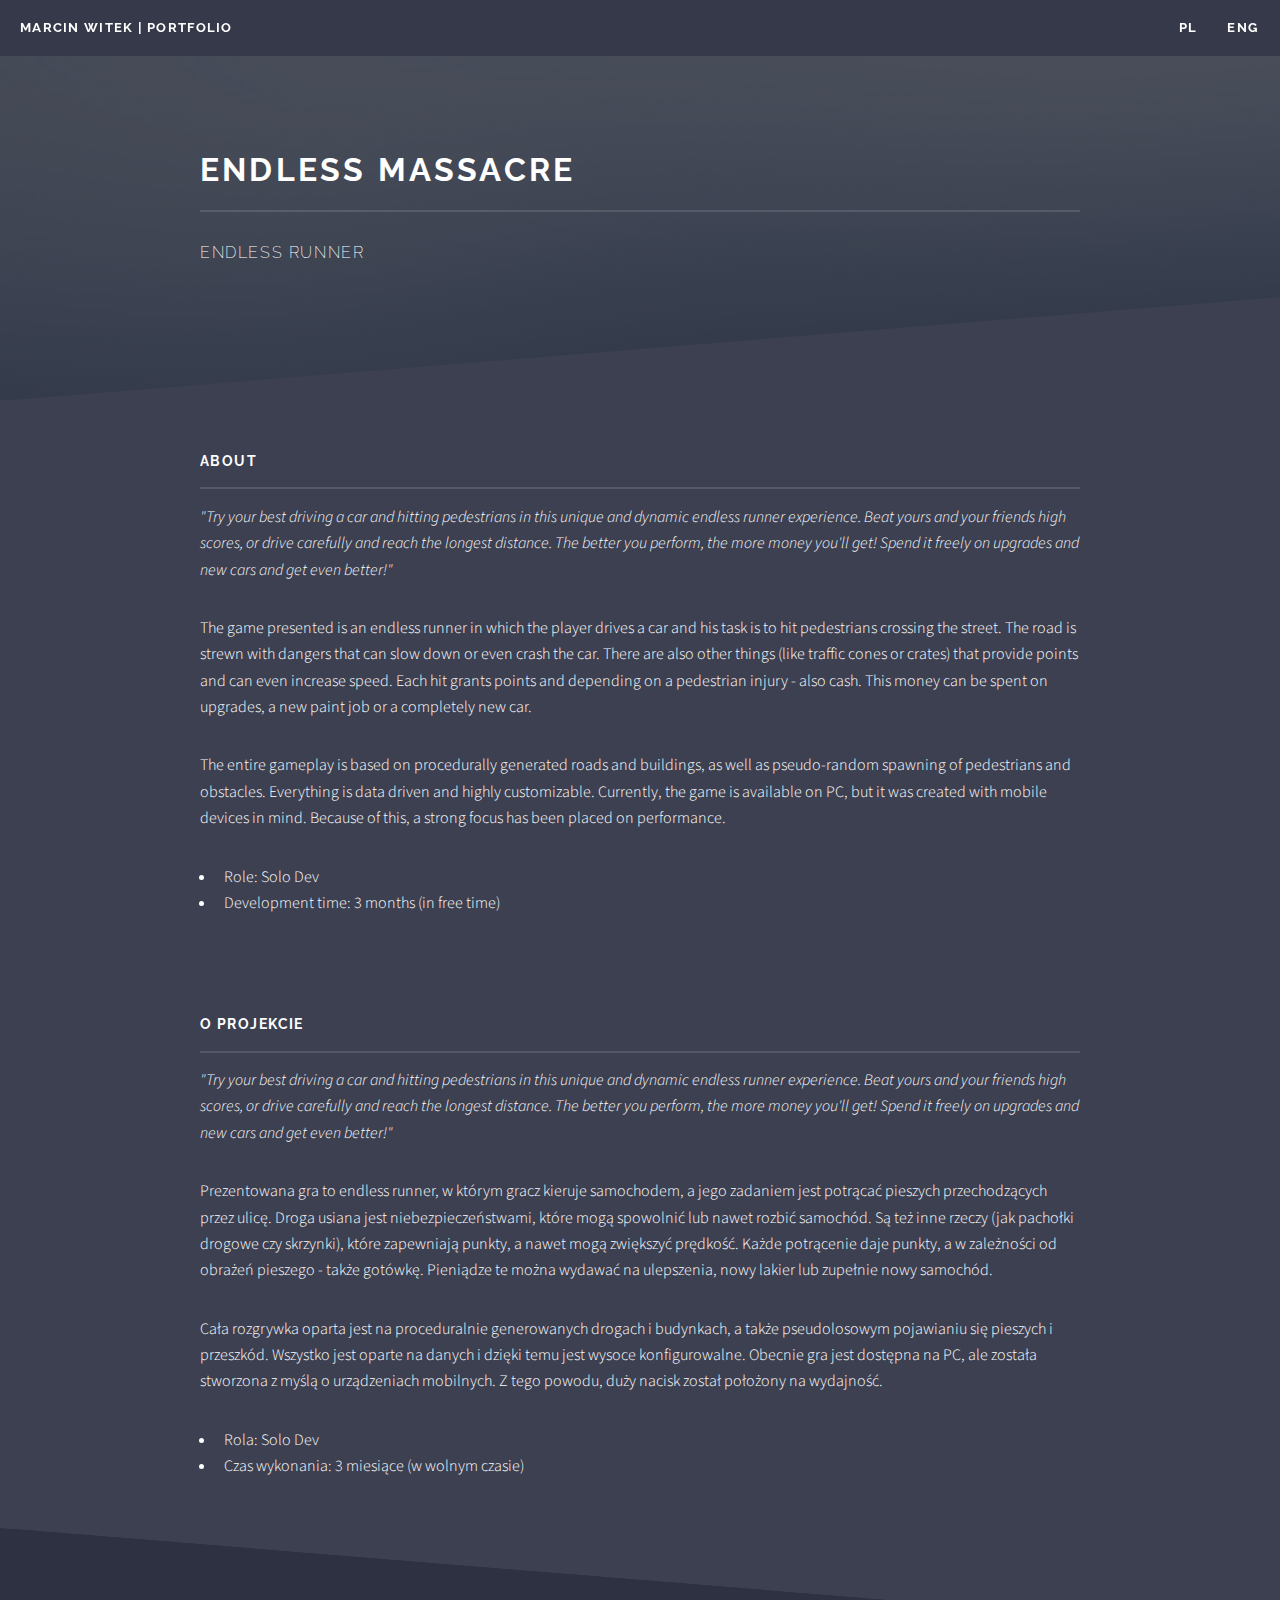
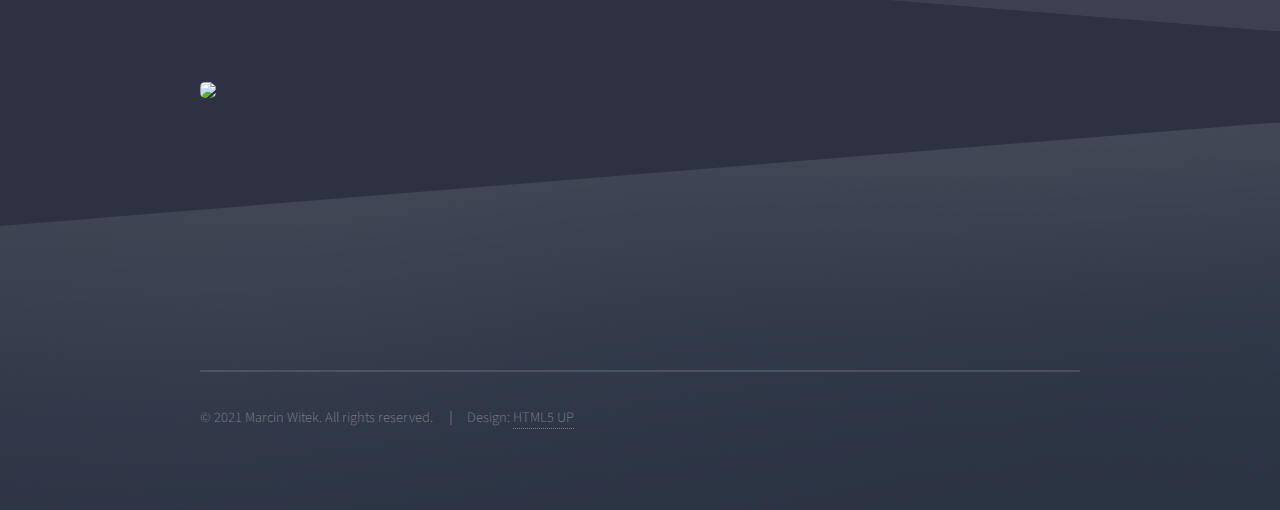
==== endless-massacre.html @ f5408824 "small fix" ====
<!DOCTYPE HTML>
<!--
	Solid State by HTML5 UP
	html5up.net | @ajlkn
	Free for personal and commercial use under the CCA 3.0 license (html5up.net/license)
-->
<html>
<head>
    <title>Marcin Witek | Endless Massacre</title>
    <meta charset="utf-8"/>
    <meta name="viewport" content="width=device-width, initial-scale=1, user-scalable=no"/>
    <link rel="stylesheet" href="assets/css/main.css"/>
    <link rel="stylesheet" type="text/css" href="assets/css/grid-gallery.css"/>
    <noscript>
        <link rel="stylesheet" href="assets/css/noscript.css"/>
    </noscript>
</head>
<body class="is-preload endless-bg">

<!-- Page Wrapper -->
<div id="page-wrapper">

    <!-- Header -->
    <header id="header">
        <h1><a href="index.html">Marcin Witek | Portfolio</a></h1>
        <nav>
            <a class="menu" href="#lang" lang="pl">PL</a>
            <a class="menu" href="#lang" lang="en">ENG</a>
        </nav>
    </header>

    <!-- Wrapper -->
    <section id="wrapper">
        <header class="long endless-bg">
            <div class="inner">
                <h2>Endless Massacre</h2>
                <p>Endless runner</p>
            </div>
        </header>

        <!-- Content -->
        <div class="wrapper style3">
            <div class="inner justify" lang="en">

                <h3 class="major">About</h3>
                <p><em>"Try your best driving a car and hitting pedestrians in this unique and dynamic endless runner
                    experience. Beat yours and your friends high scores, or drive carefully and reach the longest
                    distance. The better you perform, the more money you'll get! Spend it freely on upgrades and new
                    cars and get even better!"</em></p>

                <p>The game presented is an endless runner in which the player drives a car and his task is to hit
                    pedestrians crossing the street. The road is strewn with dangers that can slow down or even crash
                    the car. There are also other things (like traffic cones or crates) that provide points and can even
                    increase speed. Each hit grants points and depending on a pedestrian injury - also cash. This money
                    can be spent on upgrades, a new paint job or a completely new car.</p>

                <p>The entire gameplay is based on procedurally generated roads and buildings, as well as pseudo-random
                    spawning of pedestrians and obstacles. Everything is data driven and highly customizable. Currently,
                    the game is available on PC, but it was created with mobile devices in mind. Because of this, a
                    strong focus has been placed on performance.</p>

                <ul>
                    <li>Role: Solo Dev</li>
                    <li>Development time: 3 months (in free time)</li>
<!--                    <li>Download: <a href="https://gamedevwilly.itch.io/endless-massacre"-->
<!--                                     target="_blank">Itch.io</a></li>-->
<!--                    <li>Code: <a href="https://github.com" target="_blank">Github</a></li>-->
                </ul>
            </div>
            <div class="inner justify" lang="pl">

                <h3 class="major">O projekcie</h3>
                <p><em>"Try your best driving a car and hitting pedestrians in this unique and dynamic endless runner
                    experience. Beat yours and your friends high scores, or drive carefully and reach the longest
                    distance. The better you perform, the more money you'll get! Spend it freely on upgrades and new
                    cars and get even better!"</em></p>

                <p>Prezentowana gra to endless runner, w którym gracz kieruje samochodem, a jego zadaniem jest potrącać
                    pieszych przechodzących przez ulicę. Droga usiana jest niebezpieczeństwami, które mogą spowolnić lub
                    nawet rozbić samochód. Są też inne rzeczy (jak pachołki drogowe czy skrzynki), które zapewniają
                    punkty, a nawet mogą zwiększyć prędkość. Każde potrącenie daje punkty, a w zależności od obrażeń
                    pieszego - także gotówkę. Pieniądze te można wydawać na ulepszenia, nowy lakier lub zupełnie nowy
                    samochód.</p>

                <p>Cała rozgrywka oparta jest na proceduralnie generowanych drogach i budynkach, a także pseudolosowym
                    pojawianiu się pieszych i przeszkód. Wszystko jest oparte na danych i dzięki temu jest wysoce
                    konfigurowalne. Obecnie gra jest dostępna na PC, ale została stworzona z myślą o urządzeniach
                    mobilnych. Z tego powodu, duży nacisk został położony na wydajność.</p>

                <ul>
                    <li>Rola: Solo Dev</li>
                    <li>Czas wykonania: 3 miesiące (w wolnym czasie)</li>
<!--                    <li>Pobierz: <a href="https://gamedevwilly.itch.io/endless-massacre"-->
<!--                                     target="_blank">Itch.io</a></li>-->
<!--                    <li>Kod: <a href="https://github.com" target="_blank">Github</a></li>-->
                </ul>
            </div>
        </div>

    </section>

    <section class="wrapper alt">
        <div class="inner">
            <div class="gg-container">
                <div class="gg-box image" id="square-dark">
                    <img src="images/endless/endless-promo.jpg">
                </div>
            </div>
        </div>
    </section>

    <!-- Footer -->
    <section id="footer" class="endless-bg">
        <div class="inner">
            <ul class="copyright">
                <li>&copy; 2021 Marcin Witek. All rights reserved.</li>
                <li>Design: <a href="http://html5up.net">HTML5 UP</a></li>
            </ul>
        </div>
    </section>

</div>

<!-- Scripts -->
<script src="assets/js/jquery.min.js"></script>
<script src="assets/js/jquery.scrollex.min.js"></script>
<script src="assets/js/browser.min.js"></script>
<script src="assets/js/breakpoints.min.js"></script>
<script src="assets/js/util.js"></script>
<script src="assets/js/main.js"></script>
<script type="text/javascript" src="assets/js/grid-gallery.js"></script>

<script>
    gridGallery({
        selector: "#square-dark",
        darkMode: true,
        layout: "square",
        gapLength: 10,
        rowHeight: 180,
        columnWidth: 200
    });
</script>

</body>
</html>
---- assets/css/main.css ----
@import url(fontawesome-all.min.css);
@import url("https://fonts.googleapis.com/css?family=Raleway:200,700|Source+Sans+Pro:300,600,300italic,600italic");

/*
	Solid State by HTML5 UP
	html5up.net | @ajlkn
	Free for personal and commercial use under the CCA 3.0 license (html5up.net/license)
*/

html, body, div, span, applet, object,
iframe, h1, h2, h3, h4, h5, h6, p, blockquote,
pre, a, abbr, acronym, address, big, cite,
code, del, dfn, em, img, ins, kbd, q, s, samp,
small, strike, strong, sub, sup, tt, var, b,
u, i, center, dl, dt, dd, ol, ul, li, fieldset,
form, label, legend, table, caption, tbody,
tfoot, thead, tr, th, td, article, aside,
canvas, details, embed, figure, figcaption,
footer, header, hgroup, menu, nav, output, ruby,
section, summary, time, mark, audio, video {
	margin: 0;
	padding: 0;
	border: 0;
	font-size: 100%;
	font: inherit;
	vertical-align: baseline;}

article, aside, details, figcaption, figure,
footer, header, hgroup, menu, nav, section {
	display: block;}

body {
	line-height: 1;
}

ol, ul {
	list-style: none;
}

blockquote, q {
	quotes: none;
}

	blockquote:before, blockquote:after, q:before, q:after {
		content: '';
		content: none;
	}

table {
	border-collapse: collapse;
	border-spacing: 0;
}

body {
	-webkit-text-size-adjust: none;
}

mark {
	background-color: transparent;
	color: inherit;
}

input::-moz-focus-inner {
	border: 0;
	padding: 0;
}

input, select, textarea {
	-moz-appearance: none;
	-webkit-appearance: none;
	-ms-appearance: none;
	appearance: none;
}

/* Basic */

	@-ms-viewport {
		width: device-width;
	}

	body {
		-ms-overflow-style: scrollbar;
	}

	@media screen and (max-width: 480px) {

		html, body {
			min-width: 320px;
		}

	}

	html {
		box-sizing: border-box;
	}

	*, *:before, *:after {
		box-sizing: inherit;
	}

	body {
		background-color: #2e3141;
		background-image: linear-gradient(to top, rgba(46, 49, 65, 0.8), rgba(46, 49, 65, 0.8)), url("../../images/bg.jpg");
		background-size: auto, cover;
		background-attachment: fixed, fixed;
		background-position: center, center;
	}

		body.is-preload *, body.is-preload *:before, body.is-preload *:after {
			-moz-animation: none !important;
			-webkit-animation: none !important;
			-ms-animation: none !important;
			animation: none !important;
			-moz-transition: none !important;
			-webkit-transition: none !important;
			-ms-transition: none !important;
			transition: none !important;
		}

/* Type */

	body, input, select, textarea {
		color: #ffffff;
		font-family: "Source Sans Pro", Helvetica, sans-serif;
		font-size: 16.5pt;
		font-weight: 300;
		line-height: 1.65;
	}

		@media screen and (max-width: 1680px) {

			body, input, select, textarea {
				font-size: 13pt;
			}

		}

		@media screen and (max-width: 1280px) {

			body, input, select, textarea {
				font-size: 12pt;
			}

		}

		@media screen and (max-width: 980px) {

			body, input, select, textarea {
				font-size: 12pt;
			}

		}

		@media screen and (max-width: 736px) {

			body, input, select, textarea {
				font-size: 12pt;
			}

		}

		@media screen and (max-width: 480px) {

			body, input, select, textarea {
				font-size: 12pt;
			}

		}

	a {
		-moz-transition: color 0.2s ease-in-out, border-bottom-color 0.2s ease-in-out;
		-webkit-transition: color 0.2s ease-in-out, border-bottom-color 0.2s ease-in-out;
		-ms-transition: color 0.2s ease-in-out, border-bottom-color 0.2s ease-in-out;
		transition: color 0.2s ease-in-out, border-bottom-color 0.2s ease-in-out;
		border-bottom: dotted 1px rgba(255, 255, 255, 0.35);
		color: #ffffff;
		text-decoration: none;
	}

		a:hover {
			border-bottom-color: transparent;
			color: #ffffff !important;
		}

		a.special:not(.button) {
			text-decoration: none;
			border-bottom: 0;
			display: block;
			font-family: Raleway, Helvetica, sans-serif;
			font-size: 0.8em;
			font-weight: 700;
			letter-spacing: 0.1em;
			margin: 0 0 2em 0;
			text-transform: uppercase;
		}

			a.special:not(.button):before {
				-moz-osx-font-smoothing: grayscale;
				-webkit-font-smoothing: antialiased;
				display: inline-block;
				font-style: normal;
				font-variant: normal;
				text-rendering: auto;
				line-height: 1;
				text-transform: none !important;
				font-family: 'Font Awesome 5 Free';
				font-weight: 900;
			}

			a.special:not(.button):before {
				-moz-transition: background-color 0.2s ease-in-out;
				-webkit-transition: background-color 0.2s ease-in-out;
				-ms-transition: background-color 0.2s ease-in-out;
				transition: background-color 0.2s ease-in-out;
				border-radius: 100%;
				border: solid 2px rgba(255, 255, 255, 0.125);
				content: '\f105';
				display: inline-block;
				font-size: 1.25em;
				height: 2em;
				line-height: 1.75em;
				margin-right: 0.85em;
				text-align: center;
				text-indent: 0.15em;
				vertical-align: middle;
				width: 2em;
			}

			a.special:not(.button):hover:before {
				background-color: rgba(255, 255, 255, 0.025);
			}

			a.special:not(.button):active:before {
				background-color: rgba(255, 255, 255, 0.075);
			}

	strong, b {
		color: #ffffff;
		font-weight: 600;
	}

	em, i {
		font-style: italic;
	}

	p {
		margin: 0 0 2em 0;
	}

	h1, h2, h3, h4, h5, h6 {
		color: #ffffff;
		font-family: Raleway, Helvetica, sans-serif;
		font-weight: 700;
		letter-spacing: 0.1em;
		margin: 0 0 1em 0;
		text-transform: uppercase;
	}

		h1 a, h2 a, h3 a, h4 a, h5 a, h6 a {
			color: inherit;
			text-decoration: none;
			border-bottom: 0;
		}

		h1 span, h2 span, h3 span, h4 span, h5 span, h6 span {
			font-weight: 200;
		}

		h1.major, h2.major, h3.major, h4.major, h5.major, h6.major {
			padding-bottom: 1em;
			border-bottom: solid 2px rgba(255, 255, 255, 0.125);
		}

	h2 {
		font-size: 1.2em;
	}

	h3 {
		font-size: 0.9em;
	}

	h4 {
		font-size: 0.7em;
	}

	h5 {
		font-size: 0.7em;
	}

	h6 {
		font-size: 0.7em;
	}

	@media screen and (max-width: 736px) {

		h2 {
			font-size: 1em;
		}

		h3 {
			font-size: 0.8em;
		}

	}

	sub {
		font-size: 0.8em;
		position: relative;
		top: 0.5em;
	}

	sup {
		font-size: 0.8em;
		position: relative;
		top: -0.5em;
	}

	blockquote {
		border-left: solid 4px rgba(255, 255, 255, 0.125);
		font-style: italic;
		margin: 0 0 2em 0;
		padding: 0.5em 0 0.5em 2em;
	}

	code {
		background: rgba(255, 255, 255, 0.025);
		border-radius: 5px;
		border: solid 2px rgba(255, 255, 255, 0.125);
		font-family: "Courier New", monospace;
		font-size: 0.9em;
		margin: 0 0.25em;
		padding: 0.25em 0.65em;
	}

	pre {
		-webkit-overflow-scrolling: touch;
		font-family: "Courier New", monospace;
		font-size: 0.9em;
		margin: 0 0 2em 0;
	}

		pre code {
			display: block;
			line-height: 1.75em;
			padding: 1em 1.5em;
			overflow-x: auto;
		}

	hr {
		border: 0;
		border-bottom: solid 2px rgba(255, 255, 255, 0.125);
		margin: 2.5em 0;
	}

		hr.major {
			margin: 4em 0;
		}

	.align-left {
		text-align: left;
	}

	.align-center {
		text-align: center;
	}

	.align-right {
		text-align: right;
	}

/* Row */

	.row {
		display: flex;
		flex-wrap: wrap;
		box-sizing: border-box;
		align-items: stretch;
	}

		.row > * {
			box-sizing: border-box;
		}

		.row.gtr-uniform > * > :last-child {
			margin-bottom: 0;
		}

		.row.aln-left {
			justify-content: flex-start;
		}

		.row.aln-center {
			justify-content: center;
		}

		.row.aln-right {
			justify-content: flex-end;
		}

		.row.aln-top {
			align-items: flex-start;
		}

		.row.aln-middle {
			align-items: center;
		}

		.row.aln-bottom {
			align-items: flex-end;
		}

		.row > .imp {
			order: -1;
		}

		.row > .col-1 {
			width: 8.33333%;
		}

		.row > .off-1 {
			margin-left: 8.33333%;
		}

		.row > .col-2 {
			width: 16.66667%;
		}

		.row > .off-2 {
			margin-left: 16.66667%;
		}

		.row > .col-3 {
			width: 25%;
		}

		.row > .off-3 {
			margin-left: 25%;
		}

		.row > .col-4 {
			width: 33.33333%;
		}

		.row > .off-4 {
			margin-left: 33.33333%;
		}

		.row > .col-5 {
			width: 41.66667%;
		}

		.row > .off-5 {
			margin-left: 41.66667%;
		}

		.row > .col-6 {
			width: 50%;
		}

		.row > .off-6 {
			margin-left: 50%;
		}

		.row > .col-7 {
			width: 58.33333%;
		}

		.row > .off-7 {
			margin-left: 58.33333%;
		}

		.row > .col-8 {
			width: 66.66667%;
		}

		.row > .off-8 {
			margin-left: 66.66667%;
		}

		.row > .col-9 {
			width: 75%;
		}

		.row > .off-9 {
			margin-left: 75%;
		}

		.row > .col-10 {
			width: 83.33333%;
		}

		.row > .off-10 {
			margin-left: 83.33333%;
		}

		.row > .col-11 {
			width: 91.66667%;
		}

		.row > .off-11 {
			margin-left: 91.66667%;
		}

		.row > .col-12 {
			width: 100%;
		}

		.row > .off-12 {
			margin-left: 100%;
		}

		.row.gtr-0 {
			margin-top: 0;
			margin-left: 0em;
		}

			.row.gtr-0 > * {
				padding: 0 0 0 0em;
			}

			.row.gtr-0.gtr-uniform {
				margin-top: 0em;
			}

				.row.gtr-0.gtr-uniform > * {
					padding-top: 0em;
				}

		.row.gtr-25 {
			margin-top: 0;
			margin-left: -0.4375em;
		}

			.row.gtr-25 > * {
				padding: 0 0 0 0.4375em;
			}

			.row.gtr-25.gtr-uniform {
				margin-top: -0.4375em;
			}

				.row.gtr-25.gtr-uniform > * {
					padding-top: 0.4375em;
				}

		.row.gtr-50 {
			margin-top: 0;
			margin-left: -0.875em;
		}

			.row.gtr-50 > * {
				padding: 0 0 0 0.875em;
			}

			.row.gtr-50.gtr-uniform {
				margin-top: -0.875em;
			}

				.row.gtr-50.gtr-uniform > * {
					padding-top: 0.875em;
				}

		.row {
			margin-top: 0;
			margin-left: -1.75em;
		}

			.row > * {
				padding: 0 0 0 1.75em;
			}

			.row.gtr-uniform {
				margin-top: -1.75em;
			}

				.row.gtr-uniform > * {
					padding-top: 1.75em;
				}

		.row.gtr-150 {
			margin-top: 0;
			margin-left: -2.625em;
		}

			.row.gtr-150 > * {
				padding: 0 0 0 2.625em;
			}

			.row.gtr-150.gtr-uniform {
				margin-top: -2.625em;
			}

				.row.gtr-150.gtr-uniform > * {
					padding-top: 2.625em;
				}

		.row.gtr-200 {
			margin-top: 0;
			margin-left: -3.5em;
		}

			.row.gtr-200 > * {
				padding: 0 0 0 3.5em;
			}

			.row.gtr-200.gtr-uniform {
				margin-top: -3.5em;
			}

				.row.gtr-200.gtr-uniform > * {
					padding-top: 3.5em;
				}

		@media screen and (max-width: 1680px) {

			.row {
				display: flex;
				flex-wrap: wrap;
				box-sizing: border-box;
				align-items: stretch;
			}

				.row > * {
					box-sizing: border-box;
				}

				.row.gtr-uniform > * > :last-child {
					margin-bottom: 0;
				}

				.row.aln-left {
					justify-content: flex-start;
				}

				.row.aln-center {
					justify-content: center;
				}

				.row.aln-right {
					justify-content: flex-end;
				}

				.row.aln-top {
					align-items: flex-start;
				}

				.row.aln-middle {
					align-items: center;
				}

				.row.aln-bottom {
					align-items: flex-end;
				}

				.row > .imp-xlarge {
					order: -1;
				}

				.row > .col-1-xlarge {
					width: 8.33333%;
				}

				.row > .off-1-xlarge {
					margin-left: 8.33333%;
				}

				.row > .col-2-xlarge {
					width: 16.66667%;
				}

				.row > .off-2-xlarge {
					margin-left: 16.66667%;
				}

				.row > .col-3-xlarge {
					width: 25%;
				}

				.row > .off-3-xlarge {
					margin-left: 25%;
				}

				.row > .col-4-xlarge {
					width: 33.33333%;
				}

				.row > .off-4-xlarge {
					margin-left: 33.33333%;
				}

				.row > .col-5-xlarge {
					width: 41.66667%;
				}

				.row > .off-5-xlarge {
					margin-left: 41.66667%;
				}

				.row > .col-6-xlarge {
					width: 50%;
				}

				.row > .off-6-xlarge {
					margin-left: 50%;
				}

				.row > .col-7-xlarge {
					width: 58.33333%;
				}

				.row > .off-7-xlarge {
					margin-left: 58.33333%;
				}

				.row > .col-8-xlarge {
					width: 66.66667%;
				}

				.row > .off-8-xlarge {
					margin-left: 66.66667%;
				}

				.row > .col-9-xlarge {
					width: 75%;
				}

				.row > .off-9-xlarge {
					margin-left: 75%;
				}

				.row > .col-10-xlarge {
					width: 83.33333%;
				}

				.row > .off-10-xlarge {
					margin-left: 83.33333%;
				}

				.row > .col-11-xlarge {
					width: 91.66667%;
				}

				.row > .off-11-xlarge {
					margin-left: 91.66667%;
				}

				.row > .col-12-xlarge {
					width: 100%;
				}

				.row > .off-12-xlarge {
					margin-left: 100%;
				}

				.row.gtr-0 {
					margin-top: 0;
					margin-left: 0em;
				}

					.row.gtr-0 > * {
						padding: 0 0 0 0em;
					}

					.row.gtr-0.gtr-uniform {
						margin-top: 0em;
					}

						.row.gtr-0.gtr-uniform > * {
							padding-top: 0em;
						}

				.row.gtr-25 {
					margin-top: 0;
					margin-left: -0.4375em;
				}

					.row.gtr-25 > * {
						padding: 0 0 0 0.4375em;
					}

					.row.gtr-25.gtr-uniform {
						margin-top: -0.4375em;
					}

						.row.gtr-25.gtr-uniform > * {
							padding-top: 0.4375em;
						}

				.row.gtr-50 {
					margin-top: 0;
					margin-left: -0.875em;
				}

					.row.gtr-50 > * {
						padding: 0 0 0 0.875em;
					}

					.row.gtr-50.gtr-uniform {
						margin-top: -0.875em;
					}

						.row.gtr-50.gtr-uniform > * {
							padding-top: 0.875em;
						}

				.row {
					margin-top: 0;
					margin-left: -1.75em;
				}

					.row > * {
						padding: 0 0 0 1.75em;
					}

					.row.gtr-uniform {
						margin-top: -1.75em;
					}

						.row.gtr-uniform > * {
							padding-top: 1.75em;
						}

				.row.gtr-150 {
					margin-top: 0;
					margin-left: -2.625em;
				}

					.row.gtr-150 > * {
						padding: 0 0 0 2.625em;
					}

					.row.gtr-150.gtr-uniform {
						margin-top: -2.625em;
					}

						.row.gtr-150.gtr-uniform > * {
							padding-top: 2.625em;
						}

				.row.gtr-200 {
					margin-top: 0;
					margin-left: -3.5em;
				}

					.row.gtr-200 > * {
						padding: 0 0 0 3.5em;
					}

					.row.gtr-200.gtr-uniform {
						margin-top: -3.5em;
					}

						.row.gtr-200.gtr-uniform > * {
							padding-top: 3.5em;
						}

		}

		@media screen and (max-width: 1280px) {

			.row {
				display: flex;
				flex-wrap: wrap;
				box-sizing: border-box;
				align-items: stretch;
			}

				.row > * {
					box-sizing: border-box;
				}

				.row.gtr-uniform > * > :last-child {
					margin-bottom: 0;
				}

				.row.aln-left {
					justify-content: flex-start;
				}

				.row.aln-center {
					justify-content: center;
				}

				.row.aln-right {
					justify-content: flex-end;
				}

				.row.aln-top {
					align-items: flex-start;
				}

				.row.aln-middle {
					align-items: center;
				}

				.row.aln-bottom {
					align-items: flex-end;
				}

				.row > .imp-large {
					order: -1;
				}

				.row > .col-1-large {
					width: 8.33333%;
				}

				.row > .off-1-large {
					margin-left: 8.33333%;
				}

				.row > .col-2-large {
					width: 16.66667%;
				}

				.row > .off-2-large {
					margin-left: 16.66667%;
				}

				.row > .col-3-large {
					width: 25%;
				}

				.row > .off-3-large {
					margin-left: 25%;
				}

				.row > .col-4-large {
					width: 33.33333%;
				}

				.row > .off-4-large {
					margin-left: 33.33333%;
				}

				.row > .col-5-large {
					width: 41.66667%;
				}

				.row > .off-5-large {
					margin-left: 41.66667%;
				}

				.row > .col-6-large {
					width: 50%;
				}

				.row > .off-6-large {
					margin-left: 50%;
				}

				.row > .col-7-large {
					width: 58.33333%;
				}

				.row > .off-7-large {
					margin-left: 58.33333%;
				}

				.row > .col-8-large {
					width: 66.66667%;
				}

				.row > .off-8-large {
					margin-left: 66.66667%;
				}

				.row > .col-9-large {
					width: 75%;
				}

				.row > .off-9-large {
					margin-left: 75%;
				}

				.row > .col-10-large {
					width: 83.33333%;
				}

				.row > .off-10-large {
					margin-left: 83.33333%;
				}

				.row > .col-11-large {
					width: 91.66667%;
				}

				.row > .off-11-large {
					margin-left: 91.66667%;
				}

				.row > .col-12-large {
					width: 100%;
				}

				.row > .off-12-large {
					margin-left: 100%;
				}

				.row.gtr-0 {
					margin-top: 0;
					margin-left: 0em;
				}

					.row.gtr-0 > * {
						padding: 0 0 0 0em;
					}

					.row.gtr-0.gtr-uniform {
						margin-top: 0em;
					}

						.row.gtr-0.gtr-uniform > * {
							padding-top: 0em;
						}

				.row.gtr-25 {
					margin-top: 0;
					margin-left: -0.4375em;
				}

					.row.gtr-25 > * {
						padding: 0 0 0 0.4375em;
					}

					.row.gtr-25.gtr-uniform {
						margin-top: -0.4375em;
					}

						.row.gtr-25.gtr-uniform > * {
							padding-top: 0.4375em;
						}

				.row.gtr-50 {
					margin-top: 0;
					margin-left: -0.875em;
				}

					.row.gtr-50 > * {
						padding: 0 0 0 0.875em;
					}

					.row.gtr-50.gtr-uniform {
						margin-top: -0.875em;
					}

						.row.gtr-50.gtr-uniform > * {
							padding-top: 0.875em;
						}

				.row {
					margin-top: 0;
					margin-left: -1.75em;
				}

					.row > * {
						padding: 0 0 0 1.75em;
					}

					.row.gtr-uniform {
						margin-top: -1.75em;
					}

						.row.gtr-uniform > * {
							padding-top: 1.75em;
						}

				.row.gtr-150 {
					margin-top: 0;
					margin-left: -2.625em;
				}

					.row.gtr-150 > * {
						padding: 0 0 0 2.625em;
					}

					.row.gtr-150.gtr-uniform {
						margin-top: -2.625em;
					}

						.row.gtr-150.gtr-uniform > * {
							padding-top: 2.625em;
						}

				.row.gtr-200 {
					margin-top: 0;
					margin-left: -3.5em;
				}

					.row.gtr-200 > * {
						padding: 0 0 0 3.5em;
					}

					.row.gtr-200.gtr-uniform {
						margin-top: -3.5em;
					}

						.row.gtr-200.gtr-uniform > * {
							padding-top: 3.5em;
						}

		}

		@media screen and (max-width: 980px) {

			.row {
				display: flex;
				flex-wrap: wrap;
				box-sizing: border-box;
				align-items: stretch;
			}

				.row > * {
					box-sizing: border-box;
				}

				.row.gtr-uniform > * > :last-child {
					margin-bottom: 0;
				}

				.row.aln-left {
					justify-content: flex-start;
				}

				.row.aln-center {
					justify-content: center;
				}

				.row.aln-right {
					justify-content: flex-end;
				}

				.row.aln-top {
					align-items: flex-start;
				}

				.row.aln-middle {
					align-items: center;
				}

				.row.aln-bottom {
					align-items: flex-end;
				}

				.row > .imp-medium {
					order: -1;
				}

				.row > .col-1-medium {
					width: 8.33333%;
				}

				.row > .off-1-medium {
					margin-left: 8.33333%;
				}

				.row > .col-2-medium {
					width: 16.66667%;
				}

				.row > .off-2-medium {
					margin-left: 16.66667%;
				}

				.row > .col-3-medium {
					width: 25%;
				}

				.row > .off-3-medium {
					margin-left: 25%;
				}

				.row > .col-4-medium {
					width: 33.33333%;
				}

				.row > .off-4-medium {
					margin-left: 33.33333%;
				}

				.row > .col-5-medium {
					width: 41.66667%;
				}

				.row > .off-5-medium {
					margin-left: 41.66667%;
				}

				.row > .col-6-medium {
					width: 50%;
				}

				.row > .off-6-medium {
					margin-left: 50%;
				}

				.row > .col-7-medium {
					width: 58.33333%;
				}

				.row > .off-7-medium {
					margin-left: 58.33333%;
				}

				.row > .col-8-medium {
					width: 66.66667%;
				}

				.row > .off-8-medium {
					margin-left: 66.66667%;
				}

				.row > .col-9-medium {
					width: 75%;
				}

				.row > .off-9-medium {
					margin-left: 75%;
				}

				.row > .col-10-medium {
					width: 83.33333%;
				}

				.row > .off-10-medium {
					margin-left: 83.33333%;
				}

				.row > .col-11-medium {
					width: 91.66667%;
				}

				.row > .off-11-medium {
					margin-left: 91.66667%;
				}

				.row > .col-12-medium {
					width: 100%;
				}

				.row > .off-12-medium {
					margin-left: 100%;
				}

				.row.gtr-0 {
					margin-top: 0;
					margin-left: 0em;
				}

					.row.gtr-0 > * {
						padding: 0 0 0 0em;
					}

					.row.gtr-0.gtr-uniform {
						margin-top: 0em;
					}

						.row.gtr-0.gtr-uniform > * {
							padding-top: 0em;
						}

				.row.gtr-25 {
					margin-top: 0;
					margin-left: -0.4375em;
				}

					.row.gtr-25 > * {
						padding: 0 0 0 0.4375em;
					}

					.row.gtr-25.gtr-uniform {
						margin-top: -0.4375em;
					}

						.row.gtr-25.gtr-uniform > * {
							padding-top: 0.4375em;
						}

				.row.gtr-50 {
					margin-top: 0;
					margin-left: -0.875em;
				}

					.row.gtr-50 > * {
						padding: 0 0 0 0.875em;
					}

					.row.gtr-50.gtr-uniform {
						margin-top: -0.875em;
					}

						.row.gtr-50.gtr-uniform > * {
							padding-top: 0.875em;
						}

				.row {
					margin-top: 0;
					margin-left: -1.75em;
				}

					.row > * {
						padding: 0 0 0 1.75em;
					}

					.row.gtr-uniform {
						margin-top: -1.75em;
					}

						.row.gtr-uniform > * {
							padding-top: 1.75em;
						}

				.row.gtr-150 {
					margin-top: 0;
					margin-left: -2.625em;
				}

					.row.gtr-150 > * {
						padding: 0 0 0 2.625em;
					}

					.row.gtr-150.gtr-uniform {
						margin-top: -2.625em;
					}

						.row.gtr-150.gtr-uniform > * {
							padding-top: 2.625em;
						}

				.row.gtr-200 {
					margin-top: 0;
					margin-left: -3.5em;
				}

					.row.gtr-200 > * {
						padding: 0 0 0 3.5em;
					}

					.row.gtr-200.gtr-uniform {
						margin-top: -3.5em;
					}

						.row.gtr-200.gtr-uniform > * {
							padding-top: 3.5em;
						}

		}

		@media screen and (max-width: 736px) {

			.row {
				display: flex;
				flex-wrap: wrap;
				box-sizing: border-box;
				align-items: stretch;
			}

				.row > * {
					box-sizing: border-box;
				}

				.row.gtr-uniform > * > :last-child {
					margin-bottom: 0;
				}

				.row.aln-left {
					justify-content: flex-start;
				}

				.row.aln-center {
					justify-content: center;
				}

				.row.aln-right {
					justify-content: flex-end;
				}

				.row.aln-top {
					align-items: flex-start;
				}

				.row.aln-middle {
					align-items: center;
				}

				.row.aln-bottom {
					align-items: flex-end;
				}

				.row > .imp-small {
					order: -1;
				}

				.row > .col-1-small {
					width: 8.33333%;
				}

				.row > .off-1-small {
					margin-left: 8.33333%;
				}

				.row > .col-2-small {
					width: 16.66667%;
				}

				.row > .off-2-small {
					margin-left: 16.66667%;
				}

				.row > .col-3-small {
					width: 25%;
				}

				.row > .off-3-small {
					margin-left: 25%;
				}

				.row > .col-4-small {
					width: 33.33333%;
				}

				.row > .off-4-small {
					margin-left: 33.33333%;
				}

				.row > .col-5-small {
					width: 41.66667%;
				}

				.row > .off-5-small {
					margin-left: 41.66667%;
				}

				.row > .col-6-small {
					width: 50%;
				}

				.row > .off-6-small {
					margin-left: 50%;
				}

				.row > .col-7-small {
					width: 58.33333%;
				}

				.row > .off-7-small {
					margin-left: 58.33333%;
				}

				.row > .col-8-small {
					width: 66.66667%;
				}

				.row > .off-8-small {
					margin-left: 66.66667%;
				}

				.row > .col-9-small {
					width: 75%;
				}

				.row > .off-9-small {
					margin-left: 75%;
				}

				.row > .col-10-small {
					width: 83.33333%;
				}

				.row > .off-10-small {
					margin-left: 83.33333%;
				}

				.row > .col-11-small {
					width: 91.66667%;
				}

				.row > .off-11-small {
					margin-left: 91.66667%;
				}

				.row > .col-12-small {
					width: 100%;
				}

				.row > .off-12-small {
					margin-left: 100%;
				}

				.row.gtr-0 {
					margin-top: 0;
					margin-left: 0em;
				}

					.row.gtr-0 > * {
						padding: 0 0 0 0em;
					}

					.row.gtr-0.gtr-uniform {
						margin-top: 0em;
					}

						.row.gtr-0.gtr-uniform > * {
							padding-top: 0em;
						}

				.row.gtr-25 {
					margin-top: 0;
					margin-left: -0.3125em;
				}

					.row.gtr-25 > * {
						padding: 0 0 0 0.3125em;
					}

					.row.gtr-25.gtr-uniform {
						margin-top: -0.3125em;
					}

						.row.gtr-25.gtr-uniform > * {
							padding-top: 0.3125em;
						}

				.row.gtr-50 {
					margin-top: 0;
					margin-left: -0.625em;
				}

					.row.gtr-50 > * {
						padding: 0 0 0 0.625em;
					}

					.row.gtr-50.gtr-uniform {
						margin-top: -0.625em;
					}

						.row.gtr-50.gtr-uniform > * {
							padding-top: 0.625em;
						}

				.row {
					margin-top: 0;
					margin-left: -1.25em;
				}

					.row > * {
						padding: 0 0 0 1.25em;
					}

					.row.gtr-uniform {
						margin-top: -1.25em;
					}

						.row.gtr-uniform > * {
							padding-top: 1.25em;
						}

				.row.gtr-150 {
					margin-top: 0;
					margin-left: -1.875em;
				}

					.row.gtr-150 > * {
						padding: 0 0 0 1.875em;
					}

					.row.gtr-150.gtr-uniform {
						margin-top: -1.875em;
					}

						.row.gtr-150.gtr-uniform > * {
							padding-top: 1.875em;
						}

				.row.gtr-200 {
					margin-top: 0;
					margin-left: -2.5em;
				}

					.row.gtr-200 > * {
						padding: 0 0 0 2.5em;
					}

					.row.gtr-200.gtr-uniform {
						margin-top: -2.5em;
					}

						.row.gtr-200.gtr-uniform > * {
							padding-top: 2.5em;
						}

		}

		@media screen and (max-width: 480px) {

			.row {
				display: flex;
				flex-wrap: wrap;
				box-sizing: border-box;
				align-items: stretch;
			}

				.row > * {
					box-sizing: border-box;
				}

				.row.gtr-uniform > * > :last-child {
					margin-bottom: 0;
				}

				.row.aln-left {
					justify-content: flex-start;
				}

				.row.aln-center {
					justify-content: center;
				}

				.row.aln-right {
					justify-content: flex-end;
				}

				.row.aln-top {
					align-items: flex-start;
				}

				.row.aln-middle {
					align-items: center;
				}

				.row.aln-bottom {
					align-items: flex-end;
				}

				.row > .imp-xsmall {
					order: -1;
				}

				.row > .col-1-xsmall {
					width: 8.33333%;
				}

				.row > .off-1-xsmall {
					margin-left: 8.33333%;
				}

				.row > .col-2-xsmall {
					width: 16.66667%;
				}

				.row > .off-2-xsmall {
					margin-left: 16.66667%;
				}

				.row > .col-3-xsmall {
					width: 25%;
				}

				.row > .off-3-xsmall {
					margin-left: 25%;
				}

				.row > .col-4-xsmall {
					width: 33.33333%;
				}

				.row > .off-4-xsmall {
					margin-left: 33.33333%;
				}

				.row > .col-5-xsmall {
					width: 41.66667%;
				}

				.row > .off-5-xsmall {
					margin-left: 41.66667%;
				}

				.row > .col-6-xsmall {
					width: 50%;
				}

				.row > .off-6-xsmall {
					margin-left: 50%;
				}

				.row > .col-7-xsmall {
					width: 58.33333%;
				}

				.row > .off-7-xsmall {
					margin-left: 58.33333%;
				}

				.row > .col-8-xsmall {
					width: 66.66667%;
				}

				.row > .off-8-xsmall {
					margin-left: 66.66667%;
				}

				.row > .col-9-xsmall {
					width: 75%;
				}

				.row > .off-9-xsmall {
					margin-left: 75%;
				}

				.row > .col-10-xsmall {
					width: 83.33333%;
				}

				.row > .off-10-xsmall {
					margin-left: 83.33333%;
				}

				.row > .col-11-xsmall {
					width: 91.66667%;
				}

				.row > .off-11-xsmall {
					margin-left: 91.66667%;
				}

				.row > .col-12-xsmall {
					width: 100%;
				}

				.row > .off-12-xsmall {
					margin-left: 100%;
				}

				.row.gtr-0 {
					margin-top: 0;
					margin-left: 0em;
				}

					.row.gtr-0 > * {
						padding: 0 0 0 0em;
					}

					.row.gtr-0.gtr-uniform {
						margin-top: 0em;
					}

						.row.gtr-0.gtr-uniform > * {
							padding-top: 0em;
						}

				.row.gtr-25 {
					margin-top: 0;
					margin-left: -0.3125em;
				}

					.row.gtr-25 > * {
						padding: 0 0 0 0.3125em;
					}

					.row.gtr-25.gtr-uniform {
						margin-top: -0.3125em;
					}

						.row.gtr-25.gtr-uniform > * {
							padding-top: 0.3125em;
						}

				.row.gtr-50 {
					margin-top: 0;
					margin-left: -0.625em;
				}

					.row.gtr-50 > * {
						padding: 0 0 0 0.625em;
					}

					.row.gtr-50.gtr-uniform {
						margin-top: -0.625em;
					}

						.row.gtr-50.gtr-uniform > * {
							padding-top: 0.625em;
						}

				.row {
					margin-top: 0;
					margin-left: -1.25em;
				}

					.row > * {
						padding: 0 0 0 1.25em;
					}

					.row.gtr-uniform {
						margin-top: -1.25em;
					}

						.row.gtr-uniform > * {
							padding-top: 1.25em;
						}

				.row.gtr-150 {
					margin-top: 0;
					margin-left: -1.875em;
				}

					.row.gtr-150 > * {
						padding: 0 0 0 1.875em;
					}

					.row.gtr-150.gtr-uniform {
						margin-top: -1.875em;
					}

						.row.gtr-150.gtr-uniform > * {
							padding-top: 1.875em;
						}

				.row.gtr-200 {
					margin-top: 0;
					margin-left: -2.5em;
				}

					.row.gtr-200 > * {
						padding: 0 0 0 2.5em;
					}

					.row.gtr-200.gtr-uniform {
						margin-top: -2.5em;
					}

						.row.gtr-200.gtr-uniform > * {
							padding-top: 2.5em;
						}

		}

		@media screen and (max-width: 360px) {

			.row {
				display: flex;
				flex-wrap: wrap;
				box-sizing: border-box;
				align-items: stretch;
			}

				.row > * {
					box-sizing: border-box;
				}

				.row.gtr-uniform > * > :last-child {
					margin-bottom: 0;
				}

				.row.aln-left {
					justify-content: flex-start;
				}

				.row.aln-center {
					justify-content: center;
				}

				.row.aln-right {
					justify-content: flex-end;
				}

				.row.aln-top {
					align-items: flex-start;
				}

				.row.aln-middle {
					align-items: center;
				}

				.row.aln-bottom {
					align-items: flex-end;
				}

				.row > .imp-xxsmall {
					order: -1;
				}

				.row > .col-1-xxsmall {
					width: 8.33333%;
				}

				.row > .off-1-xxsmall {
					margin-left: 8.33333%;
				}

				.row > .col-2-xxsmall {
					width: 16.66667%;
				}

				.row > .off-2-xxsmall {
					margin-left: 16.66667%;
				}

				.row > .col-3-xxsmall {
					width: 25%;
				}

				.row > .off-3-xxsmall {
					margin-left: 25%;
				}

				.row > .col-4-xxsmall {
					width: 33.33333%;
				}

				.row > .off-4-xxsmall {
					margin-left: 33.33333%;
				}

				.row > .col-5-xxsmall {
					width: 41.66667%;
				}

				.row > .off-5-xxsmall {
					margin-left: 41.66667%;
				}

				.row > .col-6-xxsmall {
					width: 50%;
				}

				.row > .off-6-xxsmall {
					margin-left: 50%;
				}

				.row > .col-7-xxsmall {
					width: 58.33333%;
				}

				.row > .off-7-xxsmall {
					margin-left: 58.33333%;
				}

				.row > .col-8-xxsmall {
					width: 66.66667%;
				}

				.row > .off-8-xxsmall {
					margin-left: 66.66667%;
				}

				.row > .col-9-xxsmall {
					width: 75%;
				}

				.row > .off-9-xxsmall {
					margin-left: 75%;
				}

				.row > .col-10-xxsmall {
					width: 83.33333%;
				}

				.row > .off-10-xxsmall {
					margin-left: 83.33333%;
				}

				.row > .col-11-xxsmall {
					width: 91.66667%;
				}

				.row > .off-11-xxsmall {
					margin-left: 91.66667%;
				}

				.row > .col-12-xxsmall {
					width: 100%;
				}

				.row > .off-12-xxsmall {
					margin-left: 100%;
				}

				.row.gtr-0 {
					margin-top: 0;
					margin-left: 0em;
				}

					.row.gtr-0 > * {
						padding: 0 0 0 0em;
					}

					.row.gtr-0.gtr-uniform {
						margin-top: 0em;
					}

						.row.gtr-0.gtr-uniform > * {
							padding-top: 0em;
						}

				.row.gtr-25 {
					margin-top: 0;
					margin-left: -0.3125em;
				}

					.row.gtr-25 > * {
						padding: 0 0 0 0.3125em;
					}

					.row.gtr-25.gtr-uniform {
						margin-top: -0.3125em;
					}

						.row.gtr-25.gtr-uniform > * {
							padding-top: 0.3125em;
						}

				.row.gtr-50 {
					margin-top: 0;
					margin-left: -0.625em;
				}

					.row.gtr-50 > * {
						padding: 0 0 0 0.625em;
					}

					.row.gtr-50.gtr-uniform {
						margin-top: -0.625em;
					}

						.row.gtr-50.gtr-uniform > * {
							padding-top: 0.625em;
						}

				.row {
					margin-top: 0;
					margin-left: -1.25em;
				}

					.row > * {
						padding: 0 0 0 1.25em;
					}

					.row.gtr-uniform {
						margin-top: -1.25em;
					}

						.row.gtr-uniform > * {
							padding-top: 1.25em;
						}

				.row.gtr-150 {
					margin-top: 0;
					margin-left: -1.875em;
				}

					.row.gtr-150 > * {
						padding: 0 0 0 1.875em;
					}

					.row.gtr-150.gtr-uniform {
						margin-top: -1.875em;
					}

						.row.gtr-150.gtr-uniform > * {
							padding-top: 1.875em;
						}

				.row.gtr-200 {
					margin-top: 0;
					margin-left: -2.5em;
				}

					.row.gtr-200 > * {
						padding: 0 0 0 2.5em;
					}

					.row.gtr-200.gtr-uniform {
						margin-top: -2.5em;
					}

						.row.gtr-200.gtr-uniform > * {
							padding-top: 2.5em;
						}

		}

/* Section/Article */

	section.special, article.special {
		text-align: center;
	}

/* Form */

	form {
		margin: 0 0 2em 0;
	}

		form > :last-child {
			margin-bottom: 0;
		}

		form > .fields {
			display: -moz-flex;
			display: -webkit-flex;
			display: -ms-flex;
			display: flex;
			-moz-flex-wrap: wrap;
			-webkit-flex-wrap: wrap;
			-ms-flex-wrap: wrap;
			flex-wrap: wrap;
			width: calc(100% + 3em);
			margin: -1.5em 0 2em -1.5em;
		}

			form > .fields > .field {
				-moz-flex-grow: 0;
				-webkit-flex-grow: 0;
				-ms-flex-grow: 0;
				flex-grow: 0;
				-moz-flex-shrink: 0;
				-webkit-flex-shrink: 0;
				-ms-flex-shrink: 0;
				flex-shrink: 0;
				padding: 1.5em 0 0 1.5em;
				width: calc(100% - 1.5em);
			}

				form > .fields > .field.half {
					width: calc(50% - 0.75em);
				}

				form > .fields > .field.third {
					width: calc(100%/3 - 0.5em);
				}

				form > .fields > .field.quarter {
					width: calc(25% - 0.375em);
				}

		@media screen and (max-width: 480px) {

			form > .fields {
				width: calc(100% + 3em);
				margin: -1.5em 0 2em -1.5em;
			}

				form > .fields > .field {
					padding: 1.5em 0 0 1.5em;
					width: calc(100% - 1.5em);
				}

					form > .fields > .field.half {
						width: calc(100% - 1.5em);
					}

					form > .fields > .field.third {
						width: calc(100% - 1.5em);
					}

					form > .fields > .field.quarter {
						width: calc(100% - 1.5em);
					}

		}

	label {
		color: #ffffff;
		display: block;
		font-family: Raleway, Helvetica, sans-serif;
		font-size: 0.8em;
		font-weight: 700;
		letter-spacing: 0.1em;
		margin: 0 0 0.7em 0;
		text-transform: uppercase;
	}

	input[type="text"],
	input[type="password"],
	input[type="email"],
	input[type="tel"],
	select,
	textarea {
		-moz-appearance: none;
		-webkit-appearance: none;
		-ms-appearance: none;
		appearance: none;
		background: rgba(255, 255, 255, 0.025);
		border-radius: 5px;
		border: none;
		border: solid 2px rgba(255, 255, 255, 0.125);
		color: inherit;
		display: block;
		outline: 0;
		padding: 0 1em;
		text-decoration: none;
		width: 100%;
	}

		input[type="text"]:invalid,
		input[type="password"]:invalid,
		input[type="email"]:invalid,
		input[type="tel"]:invalid,
		select:invalid,
		textarea:invalid {
			box-shadow: none;
		}

		input[type="text"]:focus,
		input[type="password"]:focus,
		input[type="email"]:focus,
		input[type="tel"]:focus,
		select:focus,
		textarea:focus {
			border-color: #5b6ba6;
		}

	select {
		background-image: url("data:image/svg+xml;charset=utf8,%3Csvg xmlns='http://www.w3.org/2000/svg' width='40' height='40' preserveAspectRatio='none' viewBox='0 0 40 40'%3E%3Cpath d='M9.4,12.3l10.4,10.4l10.4-10.4c0.2-0.2,0.5-0.4,0.9-0.4c0.3,0,0.6,0.1,0.9,0.4l3.3,3.3c0.2,0.2,0.4,0.5,0.4,0.9 c0,0.4-0.1,0.6-0.4,0.9L20.7,31.9c-0.2,0.2-0.5,0.4-0.9,0.4c-0.3,0-0.6-0.1-0.9-0.4L4.3,17.3c-0.2-0.2-0.4-0.5-0.4-0.9 c0-0.4,0.1-0.6,0.4-0.9l3.3-3.3c0.2-0.2,0.5-0.4,0.9-0.4S9.1,12.1,9.4,12.3z' fill='rgba(255, 255, 255, 0.125)' /%3E%3C/svg%3E");
		background-size: 1.25rem;
		background-repeat: no-repeat;
		background-position: calc(100% - 1rem) center;
		height: 2.75em;
		padding-right: 2.75em;
		text-overflow: ellipsis;
	}

		select option {
			color: #ffffff;
			background: #2e3141;
		}

		select:focus::-ms-value {
			background-color: transparent;
		}

		select::-ms-expand {
			display: none;
		}

	input[type="text"],
	input[type="password"],
	input[type="email"],
	select {
		height: 2.75em;
	}

	textarea {
		padding: 0.75em 1em;
	}

	input[type="checkbox"],
	input[type="radio"] {
		-moz-appearance: none;
		-webkit-appearance: none;
		-ms-appearance: none;
		appearance: none;
		display: block;
		float: left;
		margin-right: -2em;
		opacity: 0;
		width: 1em;
		z-index: -1;
	}

		input[type="checkbox"] + label,
		input[type="radio"] + label {
			text-decoration: none;
			color: #ffffff;
			cursor: pointer;
			display: inline-block;
			font-size: 1em;
			font-family: "Source Sans Pro", Helvetica, sans-serif;
			text-transform: none;
			letter-spacing: 0;
			font-weight: 300;
			padding-left: 2.4em;
			padding-right: 0.75em;
			position: relative;
		}

			input[type="checkbox"] + label:before,
			input[type="radio"] + label:before {
				-moz-osx-font-smoothing: grayscale;
				-webkit-font-smoothing: antialiased;
				display: inline-block;
				font-style: normal;
				font-variant: normal;
				text-rendering: auto;
				line-height: 1;
				text-transform: none !important;
				font-family: 'Font Awesome 5 Free';
				font-weight: 900;
			}

			input[type="checkbox"] + label:before,
			input[type="radio"] + label:before {
				background: rgba(255, 255, 255, 0.025);
				border-radius: 5px;
				border: solid 2px rgba(255, 255, 255, 0.125);
				content: '';
				display: inline-block;
				font-size: 0.8em;
				height: 2.0625em;
				left: 0;
				line-height: 2.0625em;
				position: absolute;
				text-align: center;
				top: 0;
				width: 2.0625em;
			}

		input[type="checkbox"]:checked + label:before,
		input[type="radio"]:checked + label:before {
			background: #ffffff;
			border-color: #ffffff;
			content: '\f00c';
			color: #2e3141;
		}

		input[type="checkbox"]:focus + label:before,
		input[type="radio"]:focus + label:before {
			border-color: #4c5c96;
		}

	input[type="checkbox"] + label:before {
		border-radius: 5px;
	}

	input[type="radio"] + label:before {
		border-radius: 100%;
	}

	::-webkit-input-placeholder {
		color: rgba(255, 255, 255, 0.35) !important;
		opacity: 1.0;
	}

	:-moz-placeholder {
		color: rgba(255, 255, 255, 0.35) !important;
		opacity: 1.0;
	}

	::-moz-placeholder {
		color: rgba(255, 255, 255, 0.35) !important;
		opacity: 1.0;
	}

	:-ms-input-placeholder {
		color: rgba(255, 255, 255, 0.35) !important;
		opacity: 1.0;
	}

/* Box */

	.box {
		border-radius: 5px;
		border: solid 2px rgba(255, 255, 255, 0.125);
		margin-bottom: 2em;
		padding: 1.5em;
	}

		.box > :last-child,
		.box > :last-child > :last-child,
		.box > :last-child > :last-child > :last-child {
			margin-bottom: 0;
		}

		.box.alt {
			border: 0;
			border-radius: 0;
			padding: 0;
		}

/* Icon */

	.icon {
		text-decoration: none;
		border-bottom: none;
		position: relative;
	}

		.icon:before {
			-moz-osx-font-smoothing: grayscale;
			-webkit-font-smoothing: antialiased;
			display: inline-block;
			font-style: normal;
			font-variant: normal;
			text-rendering: auto;
			line-height: 1;
			text-transform: none !important;
			font-family: 'Font Awesome 5 Free';
			font-weight: 400;
		}

		.icon > .label {
			display: none;
		}

		.icon:before {
			line-height: inherit;
		}

		.icon.solid:before {
			font-weight: 900;
		}

		.icon.brands:before {
			font-family: 'Font Awesome 5 Brands';
		}

/* Image */

	.image {
		border-radius: 5px;
		border: 0;
		display: inline-block;
		position: relative;
	}

		.image img {
			border-radius: 5px;
			display: block;
		}

		.image.left, .image.right {
			max-width: 40%;
		}

			.image.left img, .image.right img {
				width: 100%;
			}

		.image.left {
			float: left;
			padding: 0 1.5em 1em 0;
			top: 0.25em;
		}

		.image.right {
			float: right;
			padding: 0 0 1em 1.5em;
			top: 0.25em;
		}

		.image.fit {
			display: block;
			margin: 0 0 2em 0;
			width: 100%;
		}

			.image.fit img {
				width: 100%;
			}

		.image.main {
			display: block;
			margin: 0 0 3em 0;
			width: 100%;
		}

			.image.main img {
				width: 100%;
			}

/* List */

	ol {
		list-style: decimal;
		margin: 0 0 2em 0;
		padding-left: 1.25em;
	}

		ol li {
			padding-left: 0.25em;
		}

	ul {
		list-style: disc;
		margin: 0 0 2em 0;
		padding-left: 1em;
	}

		ul li {
			padding-left: 0.5em;
		}

		ul.alt {
			list-style: none;
			padding-left: 0;
		}

			ul.alt li {
				border-top: solid 1px rgba(255, 255, 255, 0.125);
				padding: 0.5em 0;
			}

				ul.alt li:first-child {
					border-top: 0;
					padding-top: 0;
				}

	dl {
		margin: 0 0 2em 0;
	}

		dl dt {
			display: block;
			font-weight: 600;
			margin: 0 0 1em 0;
		}

		dl dd {
			margin-left: 2em;
		}

/* Actions */

	ul.actions {
		display: -moz-flex;
		display: -webkit-flex;
		display: -ms-flex;
		display: flex;
		cursor: default;
		list-style: none;
		margin-left: -1em;
		padding-left: 0;
	}

		ul.actions li {
			padding: 0 0 0 1em;
			vertical-align: middle;
		}

		ul.actions.special {
			-moz-justify-content: center;
			-webkit-justify-content: center;
			-ms-justify-content: center;
			justify-content: center;
			width: 100%;
			margin-left: 0;
		}

			ul.actions.special li:first-child {
				padding-left: 0;
			}

		ul.actions.stacked {
			-moz-flex-direction: column;
			-webkit-flex-direction: column;
			-ms-flex-direction: column;
			flex-direction: column;
			margin-left: 0;
		}

			ul.actions.stacked li {
				padding: 1.3em 0 0 0;
			}

				ul.actions.stacked li:first-child {
					padding-top: 0;
				}

		ul.actions.fit {
			width: calc(100% + 1em);
		}

			ul.actions.fit li {
				-moz-flex-grow: 1;
				-webkit-flex-grow: 1;
				-ms-flex-grow: 1;
				flex-grow: 1;
				-moz-flex-shrink: 1;
				-webkit-flex-shrink: 1;
				-ms-flex-shrink: 1;
				flex-shrink: 1;
				width: 100%;
			}

				ul.actions.fit li > * {
					width: 100%;
				}

			ul.actions.fit.stacked {
				width: 100%;
			}

		@media screen and (max-width: 480px) {

			ul.actions:not(.fixed) {
				-moz-flex-direction: column;
				-webkit-flex-direction: column;
				-ms-flex-direction: column;
				flex-direction: column;
				margin-left: 0;
				width: 100% !important;
			}

				ul.actions:not(.fixed) li {
					-moz-flex-grow: 1;
					-webkit-flex-grow: 1;
					-ms-flex-grow: 1;
					flex-grow: 1;
					-moz-flex-shrink: 1;
					-webkit-flex-shrink: 1;
					-ms-flex-shrink: 1;
					flex-shrink: 1;
					padding: 1em 0 0 0;
					text-align: center;
					width: 100%;
				}

					ul.actions:not(.fixed) li > * {
						width: 100%;
					}

					ul.actions:not(.fixed) li:first-child {
						padding-top: 0;
					}

					ul.actions:not(.fixed) li input[type="submit"],
					ul.actions:not(.fixed) li input[type="reset"],
					ul.actions:not(.fixed) li input[type="button"],
					ul.actions:not(.fixed) li button,
					ul.actions:not(.fixed) li .button {
						width: 100%;
					}

						ul.actions:not(.fixed) li input[type="submit"].icon:before,
						ul.actions:not(.fixed) li input[type="reset"].icon:before,
						ul.actions:not(.fixed) li input[type="button"].icon:before,
						ul.actions:not(.fixed) li button.icon:before,
						ul.actions:not(.fixed) li .button.icon:before {
							margin-left: -0.5rem;
						}

		}

/* Icons */

	ul.icons {
		cursor: default;
		list-style: none;
		padding-left: 0;
	}

		ul.icons li {
			display: inline-block;
			padding: 0 1em 0 0;
		}

			ul.icons li:last-child {
				padding-right: 0;
			}

			ul.icons li .icon:before {
				font-size: 1.25em;
			}

/* Contact */

	ul.contact {
		list-style: none;
		padding: 0;
	}

		ul.contact li {
			text-decoration: none;
			margin: 2.5em 0 0 0;
			padding: 0 0 0 3.25em;
			position: relative;
		}

			ul.contact li:before {
				-moz-osx-font-smoothing: grayscale;
				-webkit-font-smoothing: antialiased;
				display: inline-block;
				font-style: normal;
				font-variant: normal;
				text-rendering: auto;
				line-height: 1;
				text-transform: none !important;
				font-family: 'Font Awesome 5 Free';
				font-weight: 400;
			}

			ul.contact li:before {
				border-radius: 100%;
				border: solid 2px rgba(255, 255, 255, 0.125);
				display: inline-block;
				font-size: 0.8em;
				height: 2.5em;
				left: 0;
				line-height: 2.35em;
				position: absolute;
				text-align: center;
				top: 0;
				width: 2.5em;
			}

			ul.contact li:first-child {
				margin-top: 0;
			}

		@media screen and (max-width: 736px) {

			ul.contact li {
				margin: 1.5em 0 0 0;
			}

		}

/* Pagination */

	ul.pagination {
		cursor: default;
		list-style: none;
		padding-left: 0;
	}

		ul.pagination li {
			display: inline-block;
			padding-left: 0;
			vertical-align: middle;
		}

			ul.pagination li > .page {
				-moz-transition: background-color 0.2s ease-in-out, color 0.2s ease-in-out;
				-webkit-transition: background-color 0.2s ease-in-out, color 0.2s ease-in-out;
				-ms-transition: background-color 0.2s ease-in-out, color 0.2s ease-in-out;
				transition: background-color 0.2s ease-in-out, color 0.2s ease-in-out;
				border-bottom: 0;
				border-radius: 5px;
				display: inline-block;
				height: 1.5em;
				line-height: 1.5em;
				margin: 0 0.125em;
				min-width: 1.5em;
				padding: 0 0.5em;
				text-align: center;
			}

				ul.pagination li > .page:hover {
					background-color: rgba(255, 255, 255, 0.025);
				}

				ul.pagination li > .page.active {
					background-color: #4c5c96;
				}

			ul.pagination li:first-child {
				padding-right: 0.75em;
			}

			ul.pagination li:last-child {
				padding-left: 0.75em;
			}

		@media screen and (max-width: 480px) {

			ul.pagination li:nth-child(n+2):nth-last-child(n+2) {
				display: none;
			}

			ul.pagination li .button {
				width: 100%;
			}

			ul.pagination li:first-child {
				width: calc(50% - 2px);
				text-align: left;
				padding-right: 0.325em;
			}

			ul.pagination li:last-child {
				width: calc(50% - 2px);
				text-align: right;
				padding-left: 0.325em;
			}

		}

/* Table */

	.table-wrapper {
		-webkit-overflow-scrolling: touch;
		overflow-x: auto;
	}

	table {
		margin: 0 0 2em 0;
		width: 100%;
	}

		table tbody tr {
			border: solid 1px rgba(255, 255, 255, 0.125);
			border-left: 0;
			border-right: 0;
		}

			table tbody tr:nth-child(2n + 1) {
				background-color: rgba(255, 255, 255, 0.025);
			}

		table td {
			padding: 0.75em 0.75em;
		}

		table th {
			color: #ffffff;
			font-size: 0.9em;
			font-weight: 600;
			padding: 0 0.75em 0.75em 0.75em;
			text-align: left;
		}

		table thead {
			border-bottom: solid 2px rgba(255, 255, 255, 0.125);
		}

		table tfoot {
			border-top: solid 2px rgba(255, 255, 255, 0.125);
		}

		table.alt {
			border-collapse: separate;
		}

			table.alt tbody tr td {
				border: solid 1px rgba(255, 255, 255, 0.125);
				border-left-width: 0;
				border-top-width: 0;
			}

				table.alt tbody tr td:first-child {
					border-left-width: 1px;
				}

			table.alt tbody tr:first-child td {
				border-top-width: 1px;
			}

			table.alt thead {
				border-bottom: 0;
			}

			table.alt tfoot {
				border-top: 0;
			}

/* Button */

	input[type="submit"],
	input[type="reset"],
	input[type="button"],
	button,
	.button {
		-moz-appearance: none;
		-webkit-appearance: none;
		-ms-appearance: none;
		appearance: none;
		-moz-transition: background-color 0.2s ease-in-out;
		-webkit-transition: background-color 0.2s ease-in-out;
		-ms-transition: background-color 0.2s ease-in-out;
		transition: background-color 0.2s ease-in-out;
		background-color: transparent;
		border-radius: 5px;
		border: 0;
		box-shadow: inset 0 0 0 2px rgba(255, 255, 255, 0.125);
		color: #ffffff !important;
		cursor: pointer;
		display: inline-block;
		font-family: Raleway, Helvetica, sans-serif;
		font-size: 0.8em;
		font-weight: 700;
		height: 3.75em;
		letter-spacing: 0.1em;
		line-height: 3.75em;
		padding: 0 2.25em;
		text-align: center;
		text-decoration: none;
		text-transform: uppercase;
		white-space: nowrap;
	}

		input[type="submit"]:hover,
		input[type="reset"]:hover,
		input[type="button"]:hover,
		button:hover,
		.button:hover {
			background-color: rgba(255, 255, 255, 0.025);
		}

		input[type="submit"]:active,
		input[type="reset"]:active,
		input[type="button"]:active,
		button:active,
		.button:active {
			background-color: rgba(255, 255, 255, 0.075);
		}

		input[type="submit"].icon:before,
		input[type="reset"].icon:before,
		input[type="button"].icon:before,
		button.icon:before,
		.button.icon:before {
			margin-right: 0.5em;
			color: rgba(255, 255, 255, 0.35);
		}

		input[type="submit"].primary,
		input[type="reset"].primary,
		input[type="button"].primary,
		button.primary,
		.button.primary {
			background-color: #4c5c96;
			box-shadow: none;
		}

			input[type="submit"].primary:hover,
			input[type="reset"].primary:hover,
			input[type="button"].primary:hover,
			button.primary:hover,
			.button.primary:hover {
				background-color: #53639e;
			}

			input[type="submit"].primary:active,
			input[type="reset"].primary:active,
			input[type="button"].primary:active,
			button.primary:active,
			.button.primary:active {
				background-color: #45558d;
			}

			input[type="submit"].primary.icon:before,
			input[type="reset"].primary.icon:before,
			input[type="button"].primary.icon:before,
			button.primary.icon:before,
			.button.primary.icon:before {
				color: #7985b0;
			}

		input[type="submit"].fit,
		input[type="reset"].fit,
		input[type="button"].fit,
		button.fit,
		.button.fit {
			width: 100%;
		}

		input[type="submit"].small,
		input[type="reset"].small,
		input[type="button"].small,
		button.small,
		.button.small {
			font-size: 0.6em;
		}

		input[type="submit"].large,
		input[type="reset"].large,
		input[type="button"].large,
		button.large,
		.button.large {
			font-size: 1em;
		}

		input[type="submit"].disabled, input[type="submit"]:disabled,
		input[type="reset"].disabled,
		input[type="reset"]:disabled,
		input[type="button"].disabled,
		input[type="button"]:disabled,
		button.disabled,
		button:disabled,
		.button.disabled,
		.button:disabled {
			opacity: 0.25;
		}

		@media screen and (max-width: 480px) {

			input[type="submit"],
			input[type="reset"],
			input[type="button"],
			button,
			.button {
				padding: 0;
			}

		}

/* Features */

	.features {
		display: -moz-flex;
		display: -webkit-flex;
		display: -ms-flex;
		display: flex;
		-moz-flex-wrap: wrap;
		-webkit-flex-wrap: wrap;
		-ms-flex-wrap: wrap;
		flex-wrap: wrap;
		margin: 0 0 2em 0;
	}

		.features article {
			padding: 1.75em 1.75em 0.1em 1.75em ;
			background-color: #353849;
			border-radius: 5px;
			margin: 1.5em 3em 1.5em 0;
			width: calc(50% - 1.5em);
		}

			.features article:nth-child(2n) {
				margin-right: 0;
			}

			.features article .image {
				border-radius: 5px 5px 0 0;
				display: block;
				margin-bottom: 1.75em;
				margin-left: -1.75em;
				margin-top: -1.75em;
				position: relative;
				width: calc(100% + 3.5em);
			}

				.features article .image img {
					border-radius: 5px 5px 0 0;
					width: 100%;
				}

		@media screen and (max-width: 980px) {

			.features article {
				margin: 1em 2em 1em 0;
				width: calc(50% - 1em);
			}

		}

		@media screen and (max-width: 736px) {

			.features article {
				padding: 1.5em 1.5em 0.1em 1.5em ;
				margin: 0.875em 1.75em 0.875em 0;
				width: calc(50% - 0.875em - 1px);
			}

				.features article .image {
					margin-bottom: 1.5em;
					margin-left: -1.5em;
					margin-top: -1.5em;
					width: calc(100% + 3em);
				}

		}

		@media screen and (max-width: 480px) {

			.features {
				display: block;
			}

				.features article {
					width: 100%;
					margin: 0 0 2em 0 !important;
				}

		}

/* Header */

	#header {
		-moz-transition: background-color 0.2s ease-in-out;
		-webkit-transition: background-color 0.2s ease-in-out;
		-ms-transition: background-color 0.2s ease-in-out;
		transition: background-color 0.2s ease-in-out;
		background-color: rgba(53, 56, 73, 0.95);
		height: 3.5em;
		left: 0;
		line-height: 3.5em;
		padding: 0 1.25em;
		position: fixed;
		top: 0;
		width: 100%;
		z-index: 10000;
	}

		#header h1 {
			-moz-transition: opacity 0.2s ease-in-out, visibility 0.2s;
			-webkit-transition: opacity 0.2s ease-in-out, visibility 0.2s;
			-ms-transition: opacity 0.2s ease-in-out, visibility 0.2s;
			transition: opacity 0.2s ease-in-out, visibility 0.2s;
			border-bottom: 0;
			font-size: 0.8em;
			margin-bottom: 0;
			opacity: 1;
			visibility: visible;
		}

			#header h1 a {
				border: 0;
			}

		#header nav {
			font-family: Raleway, Helvetica, sans-serif;
			font-size: 0.8em;
			font-weight: 700;
			height: 3em;
			letter-spacing: 0.1em;
			line-height: 3em;
			position: absolute;
			right: 0.7em;
			text-transform: uppercase;
			top: 0.7em;
		}

			#header nav a {
				border: 0;
				display: inline-block;
				padding: 0 1em;
			}

				#header nav a:before {
					float: right;
					margin-left: 0.75em;
				}

				#header nav a[href="#menu"] {
					text-decoration: none;
					-moz-transition: background-color 0.2s ease-in-out;
					-webkit-transition: background-color 0.2s ease-in-out;
					-ms-transition: background-color 0.2s ease-in-out;
					transition: background-color 0.2s ease-in-out;
					border-radius: 5px;
					box-shadow: inset 0 0 0 2px rgba(255, 255, 255, 0.125);
					padding: 0 1.35em;
				}

					#header nav a[href="#menu"]:before {
						-moz-osx-font-smoothing: grayscale;
						-webkit-font-smoothing: antialiased;
						display: inline-block;
						font-style: normal;
						font-variant: normal;
						text-rendering: auto;
						line-height: 1;
						text-transform: none !important;
						font-family: 'Font Awesome 5 Free';
						font-weight: 900;
					}

					#header nav a[href="#menu"]:before {
						content: '\f0c9';
						line-height: inherit;
					}

					#header nav a[href="#menu"]:hover {
						background-color: rgba(255, 255, 255, 0.025);
					}

					#header nav a[href="#menu"]:active {
						background-color: rgba(255, 255, 255, 0.075);
					}

		#header.alt {
			background-color: transparent;
		}

			#header.alt h1 {
				opacity: 0;
				visibility: hidden;
			}

		@media screen and (max-width: 736px) {

			#header {
				height: 2.75em;
				line-height: 2.75em;
			}

				#header nav {
					top: 0;
					right: 0;
					height: inherit;
					line-height: inherit;
				}

					#header nav a {
						height: inherit;
						line-height: inherit;
					}

						#header nav a[href="#menu"] {
							box-shadow: none;
							padding: 0 1em;
							border-radius: 0;
						}

							#header nav a[href="#menu"]:hover, #header nav a[href="#menu"]:active {
								background-color: inherit;
							}

		}

		@media screen and (max-width: 480px) {

			#header nav a[href="#menu"] {
				width: 4em;
				white-space: nowrap;
				text-indent: 4em;
				position: relative;
			}

				#header nav a[href="#menu"]:before {
					width: inherit;
					position: absolute;
					top: 0;
					left: 0;
					text-indent: 0;
					text-align: right;
					margin-left: 0;
					padding-right: 1.25em;
				}

		}

/* Menu */

	#page-wrapper {
		-moz-transition: -moz-filter 0.25s ease;
		-webkit-transition: -webkit-filter 0.25s ease;
		-ms-transition: -ms-filter 0.25s ease;
		transition: filter 0.25s ease;
	}

	#menu {
		-moz-align-items: center;
		-webkit-align-items: center;
		-ms-align-items: center;
		align-items: center;
		display: -moz-flex;
		display: -webkit-flex;
		display: -ms-flex;
		display: flex;
		-moz-justify-content: center;
		-webkit-justify-content: center;
		-ms-justify-content: center;
		justify-content: center;
		pointer-events: none;
		-moz-transition: opacity 0.35s ease, visibility 0.35s;
		-webkit-transition: opacity 0.35s ease, visibility 0.35s;
		-ms-transition: opacity 0.35s ease, visibility 0.35s;
		transition: opacity 0.35s ease, visibility 0.35s;
		-moz-user-select: none;
		-webkit-user-select: none;
		-ms-user-select: none;
		user-select: none;
		-webkit-tap-highlight-color: rgba(0, 0, 0, 0);
		background: rgba(46, 49, 65, 0.8);
		cursor: default;
		height: 100%;
		left: 0;
		opacity: 0;
		position: fixed;
		text-align: center;
		top: 0;
		visibility: hidden;
		width: 100%;
	}

		#menu .inner {
			padding: 2.5em 1.5em 0.5em 1.5em ;
			-moz-transform: translateY(0.5em);
			-webkit-transform: translateY(0.5em);
			-ms-transform: translateY(0.5em);
			transform: translateY(0.5em);
			-moz-transition: opacity 0.35s ease, -moz-transform 0.35s ease;
			-webkit-transition: opacity 0.35s ease, -webkit-transform 0.35s ease;
			-ms-transition: opacity 0.35s ease, -ms-transform 0.35s ease;
			transition: opacity 0.35s ease, transform 0.35s ease;
			-webkit-overflow-scrolling: touch;
			background: #4c5c96;
			border-radius: 5px;
			display: block;
			max-width: 100%;
			opacity: 0;
			position: relative;
			width: 18em;
		}

		#menu h2 {
			border-bottom: solid 2px rgba(255, 255, 255, 0.125);
			padding-bottom: 1em;
		}

		#menu .close {
			background-image: url("images/close.svg");
			background-position: 75% 25%;
			background-repeat: no-repeat;
			background-size: 2em 2em;
			border: 0;
			content: '';
			display: block;
			height: 4em;
			overflow: hidden;
			position: absolute;
			right: 0;
			text-align: center;
			text-indent: 4em;
			top: 0;
			width: 4em;
		}

		#menu .links {
			list-style: none;
			margin-bottom: 1.5em;
			padding: 0;
		}

			#menu .links li {
				padding: 0;
			}

				#menu .links li a {
					border-radius: 5px;
					border: 0;
					display: block;
					font-family: Raleway, Helvetica, sans-serif;
					font-size: 0.8em;
					font-weight: 200;
					letter-spacing: 0.1em;
					line-height: 1.85em;
					padding: 0.75em 0;
					text-transform: uppercase;
				}

					#menu .links li a:hover {
						background: #45558d;
					}

		@media screen and (max-width: 736px) {

			#menu .inner {
				max-height: 100%;
				overflow-y: auto;
				overflow-x: hidden;
			}

				#menu .inner .close {
					background-size: 1.5em 1.5em;
				}

		}

	body.is-menu-visible #page-wrapper {
		-moz-filter: blur(1.5px);
		-webkit-filter: blur(1.5px);
		-ms-filter: blur(1.5px);
		filter: blur(1.5px);
	}

	body.is-menu-visible #menu {
		pointer-events: auto;
		opacity: 1;
		visibility: visible;
	}

		body.is-menu-visible #menu .inner {
			-moz-transform: translateY(0);
			-webkit-transform: translateY(0);
			-ms-transform: translateY(0);
			transform: translateY(0);
			opacity: 1;
		}

/* Banner */

	#banner {
		padding: 10em 0 4.75em 0 ;
	}

		#banner .inner {
			margin: 0 auto;
			width: 55em;
		}

		#banner .logo {
			-moz-transition: opacity 2s ease, -moz-transform 1s ease;
			-webkit-transition: opacity 2s ease, -webkit-transform 1s ease;
			-ms-transition: opacity 2s ease, -ms-transform 1s ease;
			transition: opacity 2s ease, transform 1s ease;
			-moz-transform: translateY(0);
			-webkit-transform: translateY(0);
			-ms-transform: translateY(0);
			transform: translateY(0);
			opacity: 1;
			margin: 0 0 1.3em 0;
		}

			#banner .logo .icon {
				border-radius: 100%;
				border: solid 2px rgba(255, 255, 255, 0.125);
				cursor: default;
				display: inline-block;
				font-size: 2em;
				height: 2.25em;
				line-height: 2.25em;
				text-align: center;
				width: 2.25em;
			}

		#banner h2 {
			-moz-transition: opacity 0.5s ease, -moz-transform 0.5s ease, -moz-filter 0.25s ease;
			-webkit-transition: opacity 0.5s ease, -webkit-transform 0.5s ease, -webkit-filter 0.25s ease;
			-ms-transition: opacity 0.5s ease, -ms-transform 0.5s ease, -ms-filter 0.25s ease;
			transition: opacity 0.5s ease, transform 0.5s ease, filter 0.25s ease;
			-moz-transform: translateX(0);
			-webkit-transform: translateX(0);
			-ms-transform: translateX(0);
			transform: translateX(0);
			-moz-transition-delay: 0.65s;
			-webkit-transition-delay: 0.65s;
			-ms-transition-delay: 0.65s;
			transition-delay: 0.65s;
			-moz-filter: blur(0);
			-webkit-filter: blur(0);
			-ms-filter: blur(0);
			filter: blur(0);
			opacity: 1;
			border-bottom: solid 2px rgba(255, 255, 255, 0.125);
			font-size: 2.25em;
			margin-bottom: 0.8em;
			padding-bottom: 0.4em;
		}

		#banner p {
			-moz-transition: opacity 0.5s ease, -moz-transform 0.5s ease, -moz-filter 0.25s ease;
			-webkit-transition: opacity 0.5s ease, -webkit-transform 0.5s ease, -webkit-filter 0.25s ease;
			-ms-transition: opacity 0.5s ease, -ms-transform 0.5s ease, -ms-filter 0.25s ease;
			transition: opacity 0.5s ease, transform 0.5s ease, filter 0.25s ease;
			-moz-transform: translateX(0);
			-webkit-transform: translateX(0);
			-ms-transform: translateX(0);
			transform: translateX(0);
			-moz-transition-delay: 0.8s;
			-webkit-transition-delay: 0.8s;
			-ms-transition-delay: 0.8s;
			transition-delay: 0.8s;
			-moz-filter: blur(0);
			-webkit-filter: blur(0);
			-ms-filter: blur(0);
			filter: blur(0);
			opacity: 1;
			font-family: Raleway, Helvetica, sans-serif;
			font-size: 1em;
			font-weight: 200;
			letter-spacing: 0.1em;
			line-height: 2;
			text-transform: uppercase;
		}

		@media screen and (max-width: 1280px) {

			#banner {
				padding: 7em 0 8.25em 0 ;
				background-color: #2e3141;
				background-image: linear-gradient(to top, rgba(46, 49, 65, 0.8), rgba(46, 49, 65, 0.8)), url("../../images/bg.jpg");
				background-size: auto, cover;
				background-position: center, center;
				margin-bottom: -6.5em;
			}

		}

		@media screen and (max-width: 980px) {

			#banner {
				padding: 12em 3em 12.375em 3em ;
				margin-bottom: -4.75em;
			}

				#banner .inner {
					width: 100%;
				}

		}

		@media screen and (max-width: 736px) {

			#banner {
				padding: 5em 2em 4.25em 2em ;
				margin-bottom: -2.5em;
			}

				#banner .logo {
					margin: 0 0 1em 0;
				}

					#banner .logo .icon {
						font-size: 1.5em;
					}

				#banner h2 {
					font-size: 1.5em;
				}

				#banner p {
					font-size: 0.8em;
				}

		}

		body.is-preload #banner .logo {
			-moz-transform: translateY(0.5em);
			-webkit-transform: translateY(0.5em);
			-ms-transform: translateY(0.5em);
			transform: translateY(0.5em);
			opacity: 0;
		}

		body.is-preload #banner h2 {
			opacity: 0;
			-moz-transform: translateX(0.25em);
			-webkit-transform: translateX(0.25em);
			-ms-transform: translateX(0.25em);
			transform: translateX(0.25em);
			-moz-filter: blur(2px);
			-webkit-filter: blur(2px);
			-ms-filter: blur(2px);
			filter: blur(2px);
		}

		body.is-preload #banner p {
			opacity: 0;
			-moz-transform: translateX(0.5em);
			-webkit-transform: translateX(0.5em);
			-ms-transform: translateX(0.5em);
			transform: translateX(0.5em);
			-moz-filter: blur(2px);
			-webkit-filter: blur(2px);
			-ms-filter: blur(2px);
			filter: blur(2px);
		}

/* Wrapper */

	#wrapper > header {
		padding: 11em 0 2.25em 0 ;
	}

		#wrapper > header .inner {
			margin: 0 auto;
			width: 55em;
		}

		#wrapper > header h2 {
			border-bottom: solid 2px rgba(255, 255, 255, 0.125);
			font-size: 2em;
			margin-bottom: 0.8em;
			padding-bottom: 0.4em;
		}

		#wrapper > header p {
			font-family: Raleway, Helvetica, sans-serif;
			font-size: 1em;
			font-weight: 200;
			letter-spacing: 0.1em;
			line-height: 2;
			text-transform: uppercase;
		}

	@media screen and (max-width: 1280px) {

		#wrapper > header {
			padding: 9em 0 6.25em 0 ;
			background-color: #2e3141;
			background-image: linear-gradient(to top, rgba(46, 49, 65, 0.8), rgba(46, 49, 65, 0.8)), url("../../images/bg.jpg");
			background-size: auto, cover;
			background-position: center, 0% 30%;
			margin-bottom: -6.5em;
		}

	}

	@media screen and (max-width: 980px) {

		#wrapper > header {
			padding: 11em 3em 7.375em 3em ;
			background-size: auto, cover;
			background-position: center, 0% 0%;
			margin-bottom: -4.75em;
		}

			#wrapper > header .inner {
				width: 100%;
			}

	}

	@media screen and (max-width: 736px) {

		#wrapper > header {
			padding: 6.5em 2em 3em 2em ;
			background-size: auto, 125%;
			margin-bottom: -2.5em;
		}

			#wrapper > header h2 {
				font-size: 1.25em;
			}

			#wrapper > header p {
				font-size: 0.8em;
			}

	}

	.wrapper {
		background-color: #2e3141;
		margin: 6.5em 0;
		position: relative;
	}

		.wrapper:before, .wrapper:after {
			background-image: url("data:image/svg+xml;charset=utf8,%3Csvg xmlns='http://www.w3.org/2000/svg' width='100' height='100' viewBox='0 0 100 100' preserveAspectRatio='none'%3E%3Cpolygon points='0,100 100,0 100,100' style='fill:%232e3141%3B' /%3E%3C/svg%3E");
		}

		.wrapper:before {
			box-shadow: inset 0 -1px 0 0 #2e3141, 0 1px 0 0 #2e3141;
		}

		.wrapper:after {
			box-shadow: inset 0 -1px 0 0 #2e3141, 0 1px 0 0 #2e3141;
		}

		.wrapper:before, .wrapper:after {
			background-repeat: no-repeat;
			background-size: 100% 100%;
			content: '';
			display: block;
			height: 6.5em;
			position: absolute;
			width: 100%;
		}

		.wrapper:before {
			left: 0;
			top: -6.5em;
		}

		.wrapper:after {
			-moz-transform: scaleY(-1);
			-webkit-transform: scaleY(-1);
			-ms-transform: scaleY(-1);
			transform: scaleY(-1);
			bottom: -6.5em;
			left: 0;
		}

		.wrapper.alt:before {
			-moz-transform: scaleX(-1);
			-webkit-transform: scaleX(-1);
			-ms-transform: scaleX(-1);
			transform: scaleX(-1);
		}

		.wrapper.alt:after {
			-moz-transform: scaleY(-1) scaleX(-1);
			-webkit-transform: scaleY(-1) scaleX(-1);
			-ms-transform: scaleY(-1) scaleX(-1);
			transform: scaleY(-1) scaleX(-1);
		}

		.wrapper .inner {
			padding: 3em 0 1em 0 ;
			margin: 0 auto;
			width: 55em;
		}

		.wrapper.style2 {
			background-color: #353849;
		}

			.wrapper.style2:before, .wrapper.style2:after {
				background-image: url("data:image/svg+xml;charset=utf8,%3Csvg xmlns='http://www.w3.org/2000/svg' width='100' height='100' viewBox='0 0 100 100' preserveAspectRatio='none'%3E%3Cpolygon points='0,100 100,0 100,100' style='fill:%23353849%3B' /%3E%3C/svg%3E");
			}

			.wrapper.style2:before {
				box-shadow: inset 0 -1px 0 0 #353849, 0 1px 0 0 #353849;
			}

			.wrapper.style2:after {
				box-shadow: inset 0 -1px 0 0 #353849, 0 1px 0 0 #353849;
			}

		.wrapper.style3 {
			background-color: #3d4051;
		}

			.wrapper.style3:before, .wrapper.style3:after {
				background-image: url("data:image/svg+xml;charset=utf8,%3Csvg xmlns='http://www.w3.org/2000/svg' width='100' height='100' viewBox='0 0 100 100' preserveAspectRatio='none'%3E%3Cpolygon points='0,100 100,0 100,100' style='fill:%233d4051%3B' /%3E%3C/svg%3E");
			}

			.wrapper.style3:before {
				box-shadow: inset 0 -1px 0 0 #3d4051, 0 1px 0 0 #3d4051;
			}

			.wrapper.style3:after {
				box-shadow: inset 0 -1px 0 0 #3d4051, 0 1px 0 0 #3d4051;
			}

		.wrapper.style4 {
			background-color: #454858;
		}

			.wrapper.style4:before, .wrapper.style4:after {
				background-image: url("data:image/svg+xml;charset=utf8,%3Csvg xmlns='http://www.w3.org/2000/svg' width='100' height='100' viewBox='0 0 100 100' preserveAspectRatio='none'%3E%3Cpolygon points='0,100 100,0 100,100' style='fill:%23454858%3B' /%3E%3C/svg%3E");
			}

			.wrapper.style4:before {
				box-shadow: inset 0 -1px 0 0 #454858, 0 1px 0 0 #454858;
			}

			.wrapper.style4:after {
				box-shadow: inset 0 -1px 0 0 #454858, 0 1px 0 0 #454858;
			}

		.wrapper.style5 {
			background-color: #4d5060;
		}

			.wrapper.style5:before, .wrapper.style5:after {
				background-image: url("data:image/svg+xml;charset=utf8,%3Csvg xmlns='http://www.w3.org/2000/svg' width='100' height='100' viewBox='0 0 100 100' preserveAspectRatio='none'%3E%3Cpolygon points='0,100 100,0 100,100' style='fill:%234d5060%3B' /%3E%3C/svg%3E");
			}

			.wrapper.style5:before {
				box-shadow: inset 0 -1px 0 0 #4d5060, 0 1px 0 0 #4d5060;
			}

			.wrapper.style5:after {
				box-shadow: inset 0 -1px 0 0 #4d5060, 0 1px 0 0 #4d5060;
			}

		.wrapper.style6 {
			background-color: #555867;
		}

			.wrapper.style6:before, .wrapper.style6:after {
				background-image: url("data:image/svg+xml;charset=utf8,%3Csvg xmlns='http://www.w3.org/2000/svg' width='100' height='100' viewBox='0 0 100 100' preserveAspectRatio='none'%3E%3Cpolygon points='0,100 100,0 100,100' style='fill:%23555867%3B' /%3E%3C/svg%3E");
			}

			.wrapper.style6:before {
				box-shadow: inset 0 -1px 0 0 #555867, 0 1px 0 0 #555867;
			}

			.wrapper.style6:after {
				box-shadow: inset 0 -1px 0 0 #555867, 0 1px 0 0 #555867;
			}

		.wrapper.spotlight {
			background-color: #4c5c96;
		}

			.wrapper.spotlight:before, .wrapper.spotlight:after {
				background-image: url("data:image/svg+xml;charset=utf8,%3Csvg xmlns='http://www.w3.org/2000/svg' width='100' height='100' viewBox='0 0 100 100' preserveAspectRatio='none'%3E%3Cpolygon points='0,100 100,0 100,100' style='fill:%234c5c96%3B' /%3E%3C/svg%3E");
			}

			.wrapper.spotlight:before {
				box-shadow: inset 0 -1px 0 0 #4c5c96, 0 1px 0 0 #4c5c96;
			}

			.wrapper.spotlight:after {
				box-shadow: inset 0 -1px 0 0 #4c5c96, 0 1px 0 0 #4c5c96;
			}

			.wrapper.spotlight .inner {
				display: -moz-flex;
				display: -webkit-flex;
				display: -ms-flex;
				display: flex;
				-moz-align-items: center;
				-webkit-align-items: center;
				-ms-align-items: center;
				align-items: center;
				-moz-flex-direction: row;
				-webkit-flex-direction: row;
				-ms-flex-direction: row;
				flex-direction: row;
			}

			.wrapper.spotlight .image {
				border-radius: 100%;
				margin: 0 3em 2em 0;
				width: 22em;
				overflow: hidden;
				-ms-flex: 1;
			}

				.wrapper.spotlight .image img {
					border-radius: 100%;
					width: 100%;
				}

			.wrapper.spotlight .content {
				width: 100%;
				-ms-flex: 2;
			}

			.wrapper.spotlight:nth-child(2n - 1) .inner {
				-moz-flex-direction: row-reverse;
				-webkit-flex-direction: row-reverse;
				-ms-flex-direction: row-reverse;
				flex-direction: row-reverse;
				text-align: right;
			}

			.wrapper.spotlight:nth-child(2n - 1) .image {
				margin: 0 0 2em 3em;
			}

			.wrapper.spotlight.style2 {
				background-color: #45558d;
			}

				.wrapper.spotlight.style2:before, .wrapper.spotlight.style2:after {
					background-image: url("data:image/svg+xml;charset=utf8,%3Csvg xmlns='http://www.w3.org/2000/svg' width='100' height='100' viewBox='0 0 100 100' preserveAspectRatio='none'%3E%3Cpolygon points='0,100 100,0 100,100' style='fill:%2345558d%3B' /%3E%3C/svg%3E");
				}

				.wrapper.spotlight.style2:before {
					box-shadow: inset 0 -1px 0 0 #45558d, 0 1px 0 0 #45558d;
				}

				.wrapper.spotlight.style2:after {
					box-shadow: inset 0 -1px 0 0 #45558d, 0 1px 0 0 #45558d;
				}

			.wrapper.spotlight.style3 {
				background-color: #3f4e85;
			}

				.wrapper.spotlight.style3:before, .wrapper.spotlight.style3:after {
					background-image: url("data:image/svg+xml;charset=utf8,%3Csvg xmlns='http://www.w3.org/2000/svg' width='100' height='100' viewBox='0 0 100 100' preserveAspectRatio='none'%3E%3Cpolygon points='0,100 100,0 100,100' style='fill:%233f4e85%3B' /%3E%3C/svg%3E");
				}

				.wrapper.spotlight.style3:before {
					box-shadow: inset 0 -1px 0 0 #3f4e85, 0 1px 0 0 #3f4e85;
				}

				.wrapper.spotlight.style3:after {
					box-shadow: inset 0 -1px 0 0 #3f4e85, 0 1px 0 0 #3f4e85;
				}

			.wrapper.spotlight.style4 {
				background-color: #39477c;
			}

				.wrapper.spotlight.style4:before, .wrapper.spotlight.style4:after {
					background-image: url("data:image/svg+xml;charset=utf8,%3Csvg xmlns='http://www.w3.org/2000/svg' width='100' height='100' viewBox='0 0 100 100' preserveAspectRatio='none'%3E%3Cpolygon points='0,100 100,0 100,100' style='fill:%2339477c%3B' /%3E%3C/svg%3E");
				}

				.wrapper.spotlight.style4:before {
					box-shadow: inset 0 -1px 0 0 #39477c, 0 1px 0 0 #39477c;
				}

				.wrapper.spotlight.style4:after {
					box-shadow: inset 0 -1px 0 0 #39477c, 0 1px 0 0 #39477c;
				}

			.wrapper.spotlight.style5 {
				background-color: #324072;
			}

				.wrapper.spotlight.style5:before, .wrapper.spotlight.style5:after {
					background-image: url("data:image/svg+xml;charset=utf8,%3Csvg xmlns='http://www.w3.org/2000/svg' width='100' height='100' viewBox='0 0 100 100' preserveAspectRatio='none'%3E%3Cpolygon points='0,100 100,0 100,100' style='fill:%23324072%3B' /%3E%3C/svg%3E");
				}

				.wrapper.spotlight.style5:before {
					box-shadow: inset 0 -1px 0 0 #324072, 0 1px 0 0 #324072;
				}

				.wrapper.spotlight.style5:after {
					box-shadow: inset 0 -1px 0 0 #324072, 0 1px 0 0 #324072;
				}

			.wrapper.spotlight.style6 {
				background-color: #2d3a69;
			}

				.wrapper.spotlight.style6:before, .wrapper.spotlight.style6:after {
					background-image: url("data:image/svg+xml;charset=utf8,%3Csvg xmlns='http://www.w3.org/2000/svg' width='100' height='100' viewBox='0 0 100 100' preserveAspectRatio='none'%3E%3Cpolygon points='0,100 100,0 100,100' style='fill:%232d3a69%3B' /%3E%3C/svg%3E");
				}

				.wrapper.spotlight.style6:before {
					box-shadow: inset 0 -1px 0 0 #2d3a69, 0 1px 0 0 #2d3a69;
				}

				.wrapper.spotlight.style6:after {
					box-shadow: inset 0 -1px 0 0 #2d3a69, 0 1px 0 0 #2d3a69;
				}

		@media screen and (max-width: 980px) {

			.wrapper {
				margin: 4.75em 0;
			}

				.wrapper:before, .wrapper:after {
					height: 4.75em;
				}

				.wrapper:before {
					top: -4.75em;
				}

				.wrapper:after {
					bottom: -4.75em;
					left: 0;
				}

				.wrapper .inner {
					padding: 3em 3em 1em 3em ;
					width: 100%;
				}

				.wrapper.spotlight .image {
					margin: 0 2em 2em 0;
					width: 32em;
				}

				.wrapper.spotlight:nth-child(2n - 1) .image {
					margin: 0 0 2em 2em;
				}

		}

		@media screen and (max-width: 736px) {

			.wrapper {
				margin: 2.5em 0;
			}

				.wrapper:before, .wrapper:after {
					height: 2.5em;
				}

				.wrapper:before {
					top: -2.5em;
				}

				.wrapper:after {
					bottom: -2.5em;
					left: 0;
				}

				.wrapper .inner {
					padding: 2em 2em 0.1em 2em ;
				}

				.wrapper.spotlight .inner {
					-moz-align-items: -moz-flex-start;
					-webkit-align-items: -webkit-flex-start;
					-ms-align-items: -ms-flex-start;
					align-items: flex-start;
				}

				.wrapper.spotlight .image {
					width: 19em;
					margin: 0 1.75em 2em 0;
				}

				.wrapper.spotlight:nth-child(2n - 1) .image {
					margin: 0 0 2em 1.75em;
				}

		}

		@media screen and (max-width: 480px) {

			.wrapper.spotlight .inner {
				display: block;
			}

			.wrapper.spotlight .image {
				margin: 0 0 1em 0 !important;
				max-width: 85%;
				width: 12em;
			}

		}

		@media screen and (max-width: 360px) {

			.wrapper .inner {
				padding: 2em 1.5em 0.1em 1.5em ;
			}

		}

/* Footer */

	#footer .inner {
		padding: 5em 0 3em 0 ;
		display: -moz-flex;
		display: -webkit-flex;
		display: -ms-flex;
		display: flex;
		-moz-flex-direction: row;
		-webkit-flex-direction: row;
		-ms-flex-direction: row;
		flex-direction: row;
		-moz-flex-wrap: wrap;
		-webkit-flex-wrap: wrap;
		-ms-flex-wrap: wrap;
		flex-wrap: wrap;
		margin: 0 auto;
		width: 55em;
	}

		#footer .inner > * {
			width: 100%;
		}

		#footer .inner form {
			margin: 0 3em 0 0;
			width: calc(50% - 1.5em);
		}

		#footer .inner .contact {
			width: calc(50% - 1.5em);
		}

		#footer .inner .copyright {
			border-top: solid 2px rgba(255, 255, 255, 0.125);
			list-style: none;
			margin: 4em 0 2em 0;
			padding: 2em 0 0 0;
			width: 100%;
		}

			#footer .inner .copyright li {
				border-left: solid 2px rgba(255, 255, 255, 0.125);
				color: rgba(255, 255, 255, 0.35);
				display: inline-block;
				font-size: 0.9em;
				line-height: 1;
				margin-left: 1em;
				padding: 0;
				padding-left: 1em;
			}

				#footer .inner .copyright li:first-child {
					border-left: 0;
					margin-left: 0;
					padding-left: 0;
				}

				#footer .inner .copyright li a {
					color: inherit;
				}

	@media screen and (max-width: 1280px) {

		#footer {
			background-color: #2e3141;
			background-image: linear-gradient(to top, rgba(46, 49, 65, 0.8), rgba(46, 49, 65, 0.8)), url("../../images/bg.jpg");
			background-size: auto, cover;
			background-position: center, center;
			margin-top: -6.5em;
			padding-top: 6.5em;
		}

	}

	@media screen and (max-width: 980px) {

		#footer {
			margin-top: -4.75em;
			padding-top: 4.75em;
		}

			#footer .inner {
				padding: 3em 3em 1em 3em ;
				display: block;
				width: 100%;
			}

				#footer .inner form {
					width: 100%;
					margin: 0 0 4em 0;
				}

				#footer .inner .contact {
					width: 100%;
					margin: 0 0 4em 0;
				}

				#footer .inner .copyright {
					margin: 4em 0 2em 0;
				}

	}

	@media screen and (max-width: 736px) {

		#footer {
			margin-top: -2.5em;
			padding-top: 2.5em;
		}

			#footer .inner {
				padding: 2em 2em 0.1em 2em ;
			}

				#footer .inner form {
					margin: 0 0 3em 0;
				}

				#footer .inner .contact {
					margin: 0 0 3em 0;
				}

	}

	@media screen and (max-width: 480px) {

		#footer .inner .copyright li {
			border-left: 0;
			display: block;
			margin: 1em 0 0 0;
			padding-left: 0;
		}

			#footer .inner .copyright li:first-child {
				margin-top: 0;
			}

	}

	@media screen and (max-width: 360px) {

		#footer .inner {
			padding: 2em 1.5em 0.1em 1.5em ;
		}

	}
---- assets/css/noscript.css ----
/*
	Solid State by HTML5 UP
	html5up.net | @ajlkn
	Free for personal and commercial use under the CCA 3.0 license (html5up.net/license)
*/

/* Banner */

	body.is-preload #banner .logo {
		-moz-transform: none;
		-webkit-transform: none;
		-ms-transform: none;
		transform: none;
		opacity: 1;
	}

	body.is-preload #banner h2 {
		opacity: 1;
		-moz-transform: none;
		-webkit-transform: none;
		-ms-transform: none;
		transform: none;
		-moz-filter: none;
		-webkit-filter: none;
		-ms-filter: none;
		filter: none;
	}

	body.is-preload #banner p {
		opacity: 01;
		-moz-transform: none;
		-webkit-transform: none;
		-ms-transform: none;
		transform: none;
		-moz-filter: none;
		-webkit-filter: none;
		-ms-filter: none;
		filter: none;
	}
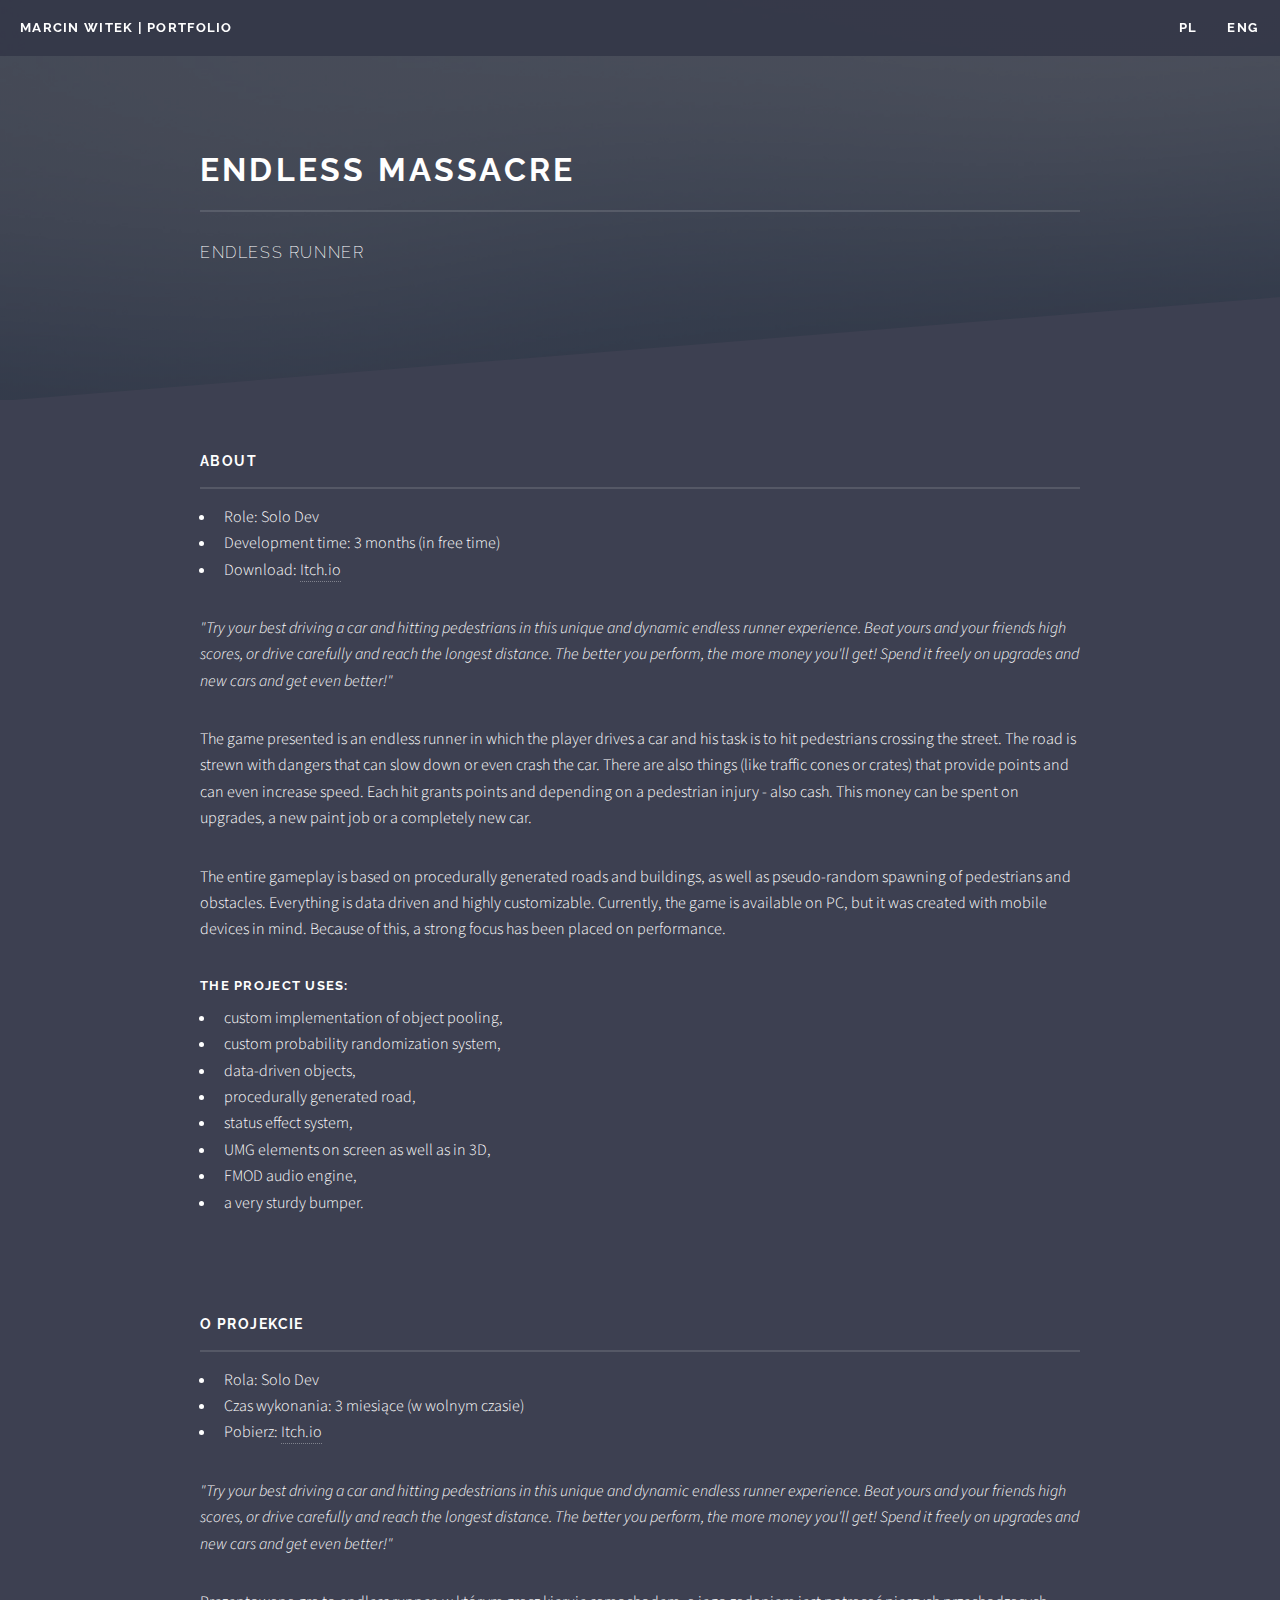
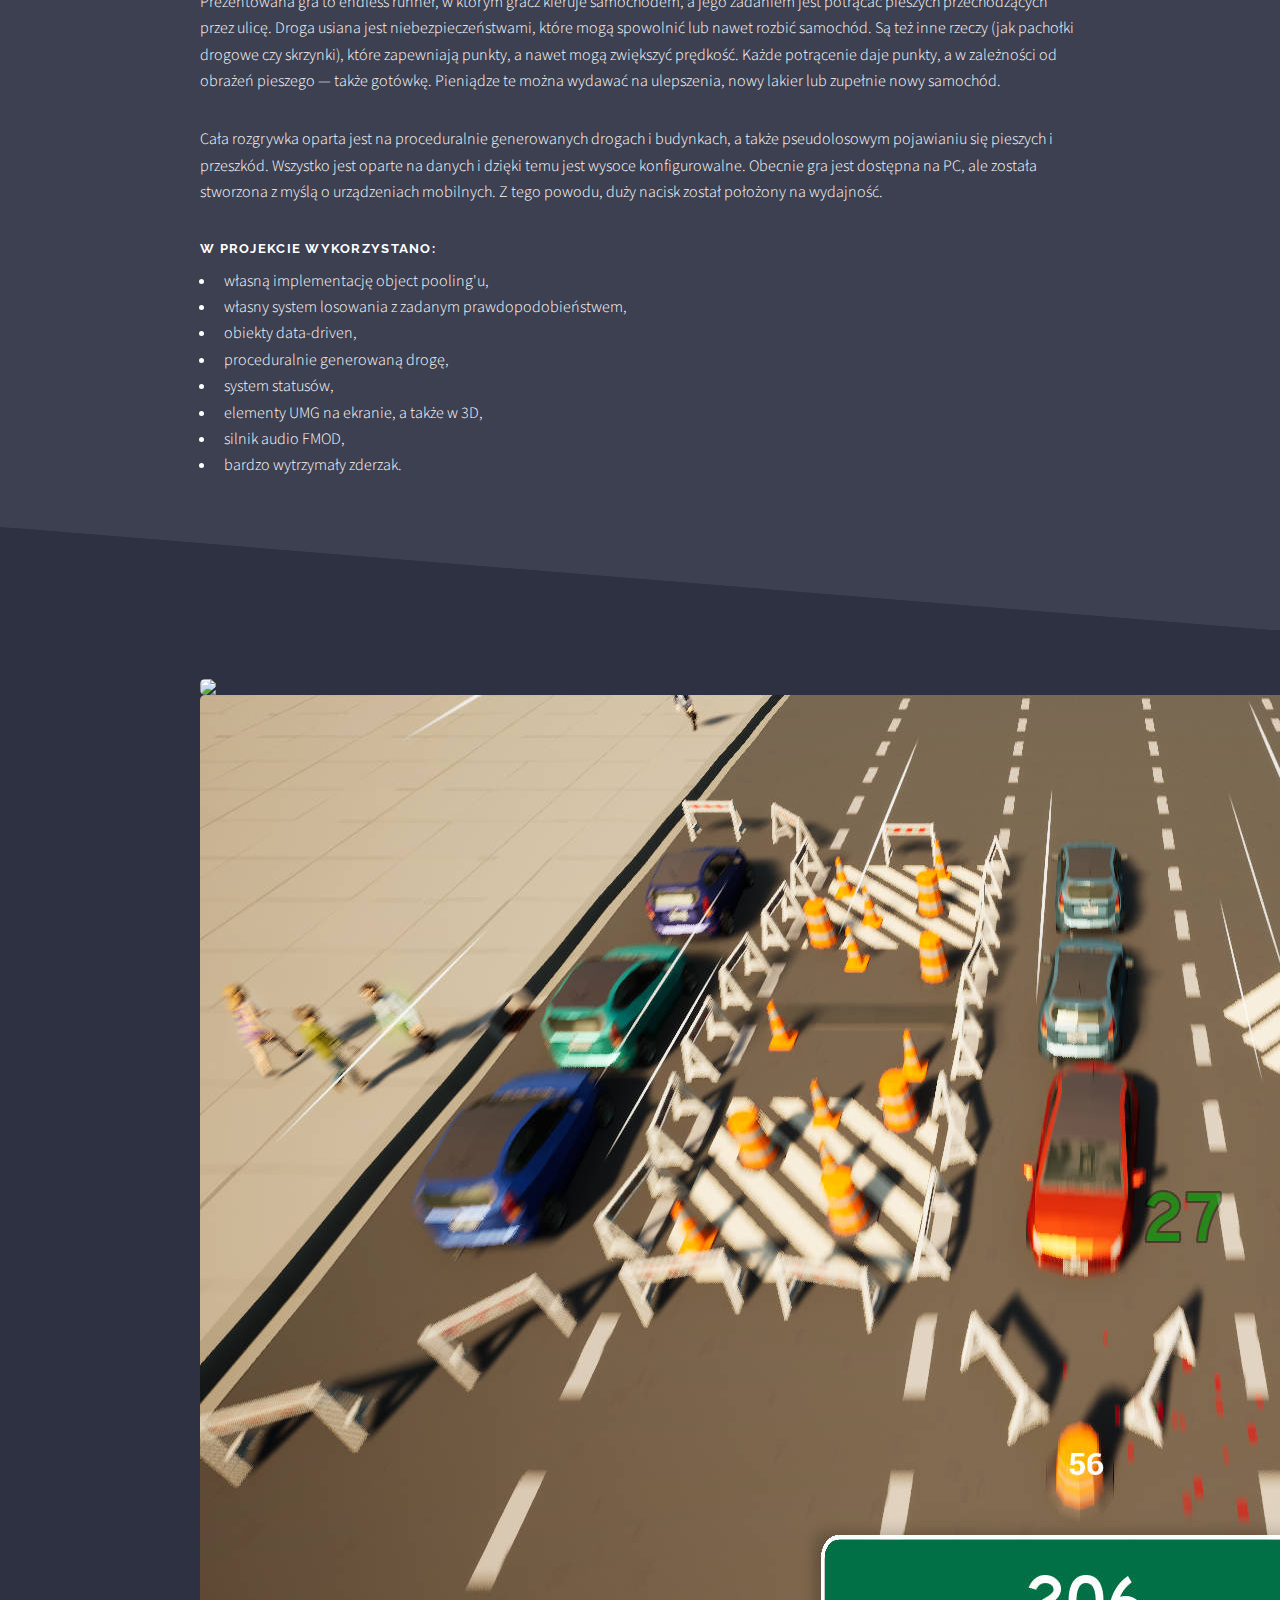
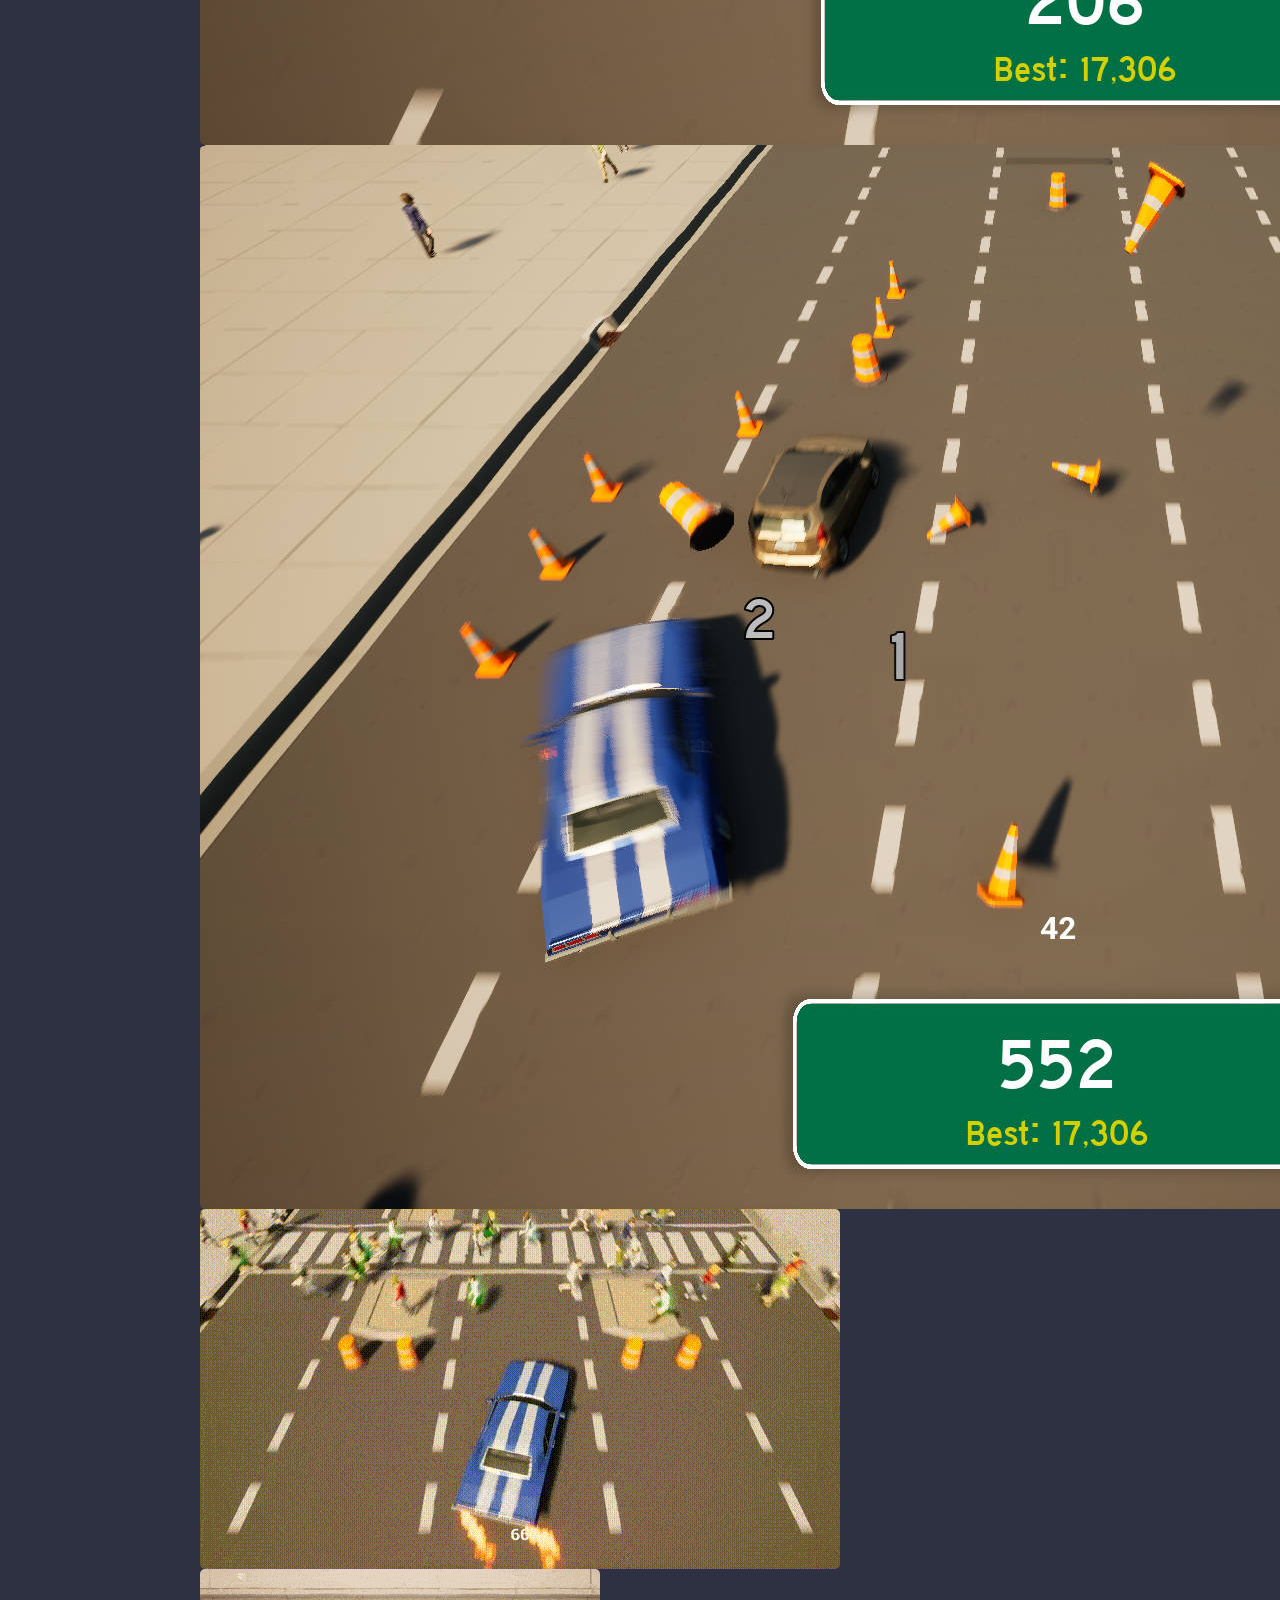
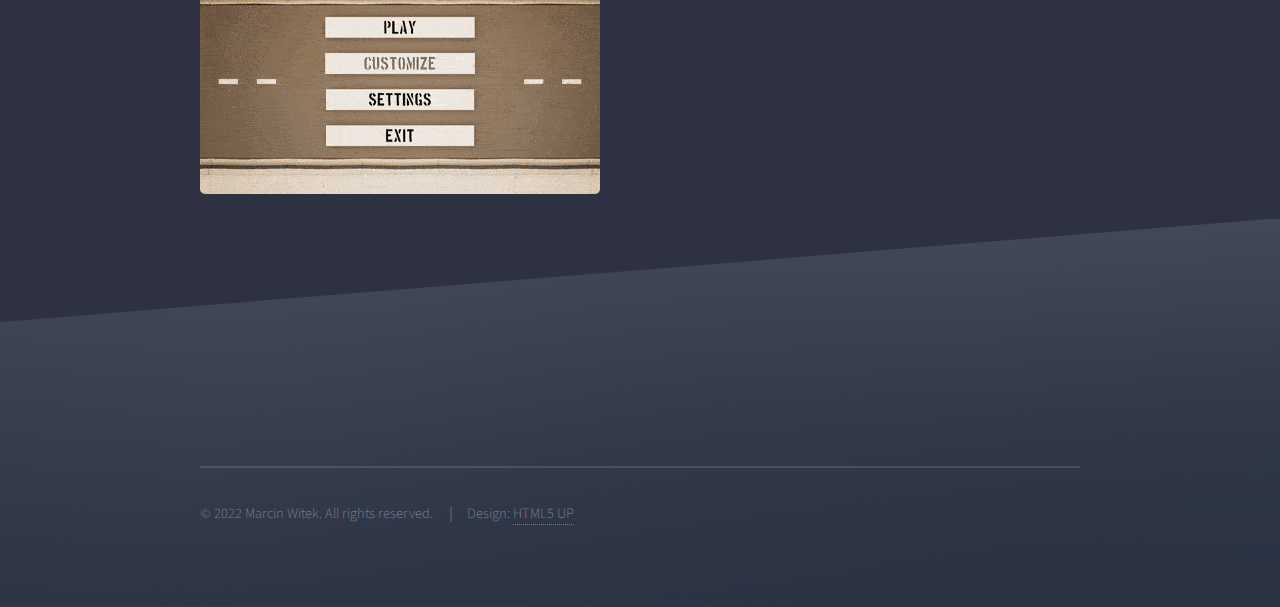
==== commit 1c79fcda: "Updated endless massacre project; minor changes to the other ones." ====
--- a/endless-massacre.html
+++ b/endless-massacre.html
@@ -43,6 +43,14 @@
             <div class="inner justify" lang="en">
 
                 <h3 class="major">About</h3>
+
+                <ul>
+                    <li>Role: Solo Dev</li>
+                    <li>Development time: 3 months (in free time)</li>
+                    <li>Download: <a href="https://gamedevwilly.itch.io/endless-massacre"
+                                     target="_blank">Itch.io</a></li>
+                </ul>
+
                 <p><em>"Try your best driving a car and hitting pedestrians in this unique and dynamic endless runner
                     experience. Beat yours and your friends high scores, or drive carefully and reach the longest
                     distance. The better you perform, the more money you'll get! Spend it freely on upgrades and new
@@ -50,7 +58,7 @@
 
                 <p>The game presented is an endless runner in which the player drives a car and his task is to hit
                     pedestrians crossing the street. The road is strewn with dangers that can slow down or even crash
-                    the car. There are also other things (like traffic cones or crates) that provide points and can even
+                    the car. There are also things (like traffic cones or crates) that provide points and can even
                     increase speed. Each hit grants points and depending on a pedestrian injury - also cash. This money
                     can be spent on upgrades, a new paint job or a completely new car.</p>
 
@@ -59,17 +67,30 @@
                     the game is available on PC, but it was created with mobile devices in mind. Because of this, a
                     strong focus has been placed on performance.</p>
 
+                <label>The project uses:</label>
                 <ul>
-                    <li>Role: Solo Dev</li>
-                    <li>Development time: 3 months (in free time)</li>
-<!--                    <li>Download: <a href="https://gamedevwilly.itch.io/endless-massacre"-->
-<!--                                     target="_blank">Itch.io</a></li>-->
-<!--                    <li>Code: <a href="https://github.com" target="_blank">Github</a></li>-->
+                    <li>custom implementation of object pooling,</li>
+                    <li>custom probability randomization system,</li>
+                    <li>data-driven objects,</li>
+                    <li>procedurally generated road,</li>
+                    <li>status effect system,</li>
+                    <li>UMG elements on screen as well as in 3D,</li>
+                    <li>FMOD audio engine,</li>
+                    <li>a very sturdy bumper.</li>
                 </ul>
             </div>
+
             <div class="inner justify" lang="pl">
 
                 <h3 class="major">O projekcie</h3>
+
+                <ul>
+                    <li>Rola: Solo Dev</li>
+                    <li>Czas wykonania: 3 miesiące (w wolnym czasie)</li>
+                    <li>Pobierz: <a href="https://gamedevwilly.itch.io/endless-massacre"
+                                    target="_blank">Itch.io</a></li>
+                </ul>
+
                 <p><em>"Try your best driving a car and hitting pedestrians in this unique and dynamic endless runner
                     experience. Beat yours and your friends high scores, or drive carefully and reach the longest
                     distance. The better you perform, the more money you'll get! Spend it freely on upgrades and new
@@ -79,7 +100,7 @@
                     pieszych przechodzących przez ulicę. Droga usiana jest niebezpieczeństwami, które mogą spowolnić lub
                     nawet rozbić samochód. Są też inne rzeczy (jak pachołki drogowe czy skrzynki), które zapewniają
                     punkty, a nawet mogą zwiększyć prędkość. Każde potrącenie daje punkty, a w zależności od obrażeń
-                    pieszego - także gotówkę. Pieniądze te można wydawać na ulepszenia, nowy lakier lub zupełnie nowy
+                    pieszego — także gotówkę. Pieniądze te można wydawać na ulepszenia, nowy lakier lub zupełnie nowy
                     samochód.</p>
 
                 <p>Cała rozgrywka oparta jest na proceduralnie generowanych drogach i budynkach, a także pseudolosowym
@@ -87,12 +108,16 @@
                     konfigurowalne. Obecnie gra jest dostępna na PC, ale została stworzona z myślą o urządzeniach
                     mobilnych. Z tego powodu, duży nacisk został położony na wydajność.</p>
 
+                <label>W projekcie wykorzystano:</label>
                 <ul>
-                    <li>Rola: Solo Dev</li>
-                    <li>Czas wykonania: 3 miesiące (w wolnym czasie)</li>
-<!--                    <li>Pobierz: <a href="https://gamedevwilly.itch.io/endless-massacre"-->
-<!--                                     target="_blank">Itch.io</a></li>-->
-<!--                    <li>Kod: <a href="https://github.com" target="_blank">Github</a></li>-->
+                    <li>własną implementację object pooling'u,</li>
+                    <li>własny system losowania z zadanym prawdopodobieństwem,</li>
+                    <li>obiekty data-driven,</li>
+                    <li>proceduralnie generowaną drogę,</li>
+                    <li>system statusów,</li>
+                    <li>elementy UMG na ekranie, a także w 3D,</li>
+                    <li>silnik audio FMOD,</li>
+                    <li>bardzo wytrzymały zderzak.</li>
                 </ul>
             </div>
         </div>
@@ -104,6 +129,10 @@
             <div class="gg-container">
                 <div class="gg-box image" id="square-dark">
                     <img src="images/endless/endless-promo.jpg">
+                    <img src="images/endless/endless-double.jpg">
+                    <img src="images/endless/endless-slalom.jpg">
+                    <img src="images/endless/endless-hit.gif">
+                    <img src="images/endless/endless-menu.gif">
                 </div>
             </div>
         </div>
@@ -113,7 +142,7 @@
     <section id="footer" class="endless-bg">
         <div class="inner">
             <ul class="copyright">
-                <li>&copy; 2021 Marcin Witek. All rights reserved.</li>
+                <li>&copy; 2022 Marcin Witek. All rights reserved.</li>
                 <li>Design: <a href="http://html5up.net">HTML5 UP</a></li>
             </ul>
         </div>
